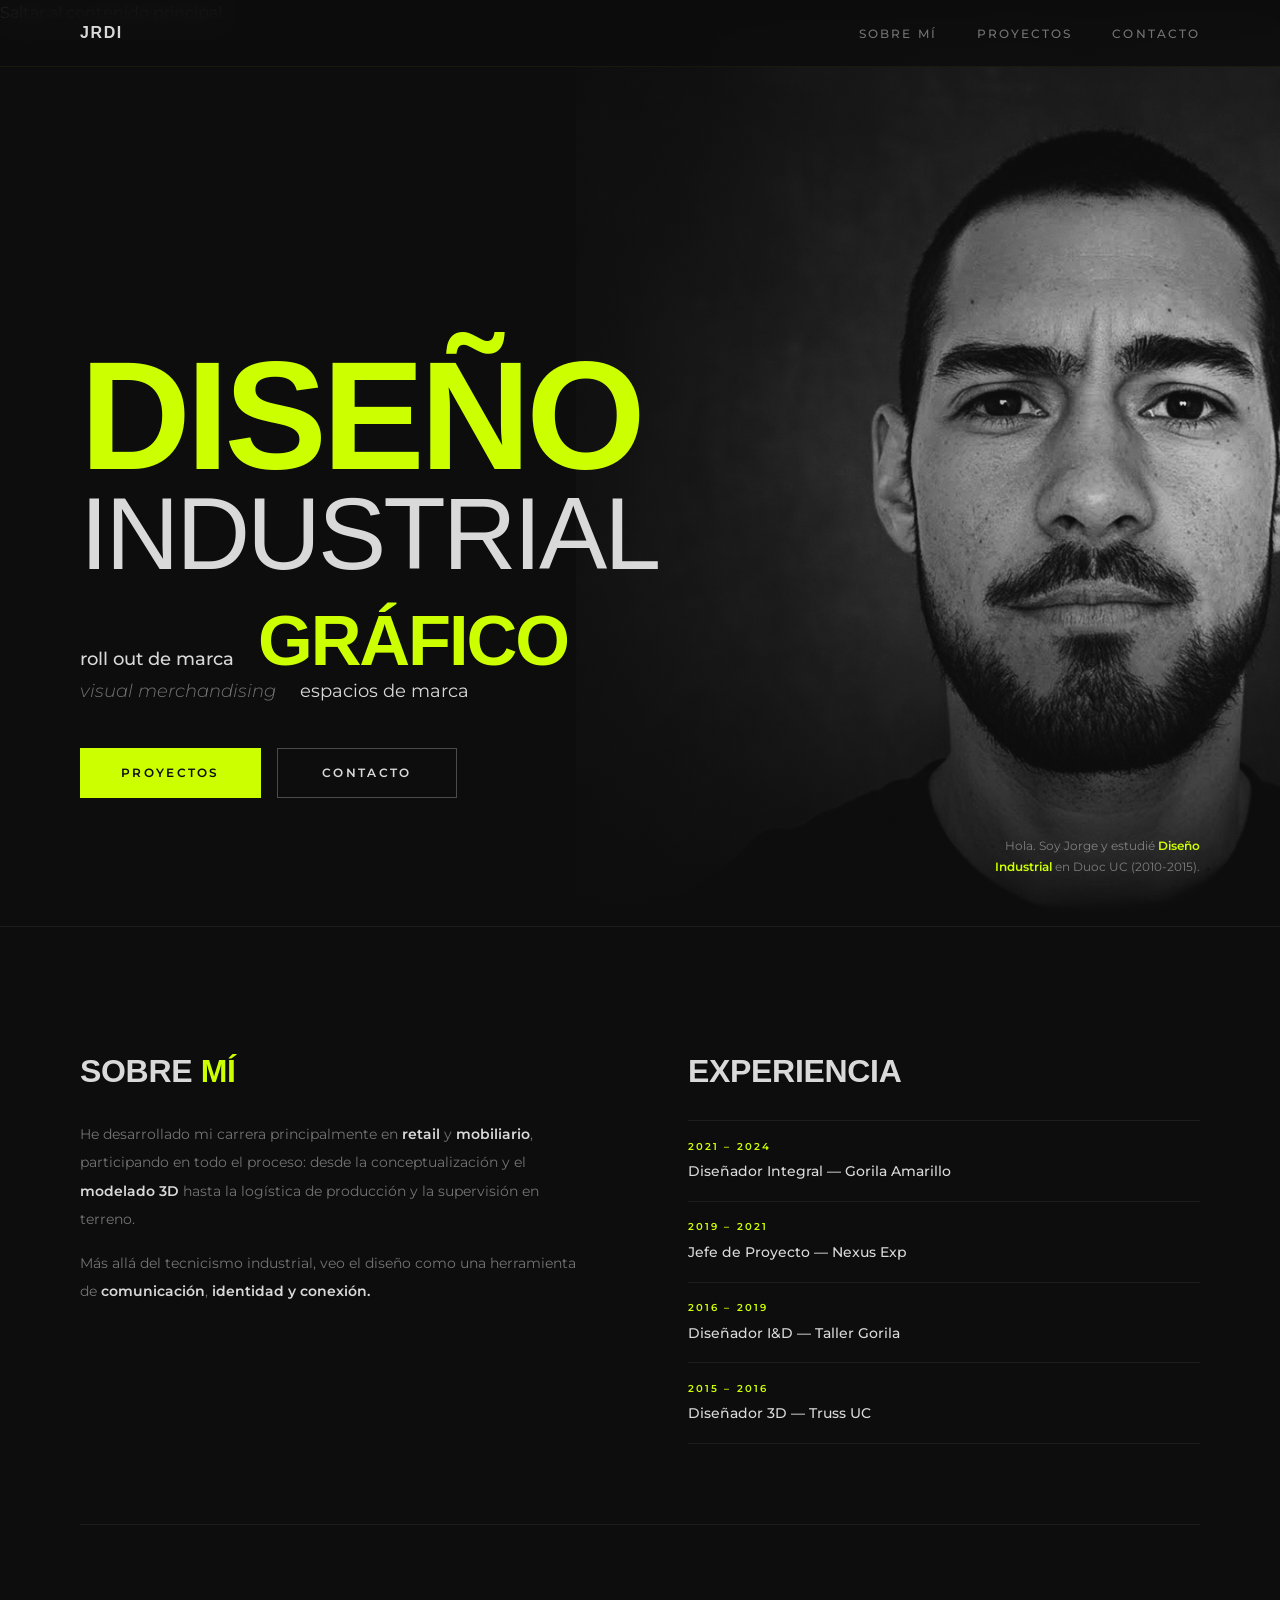
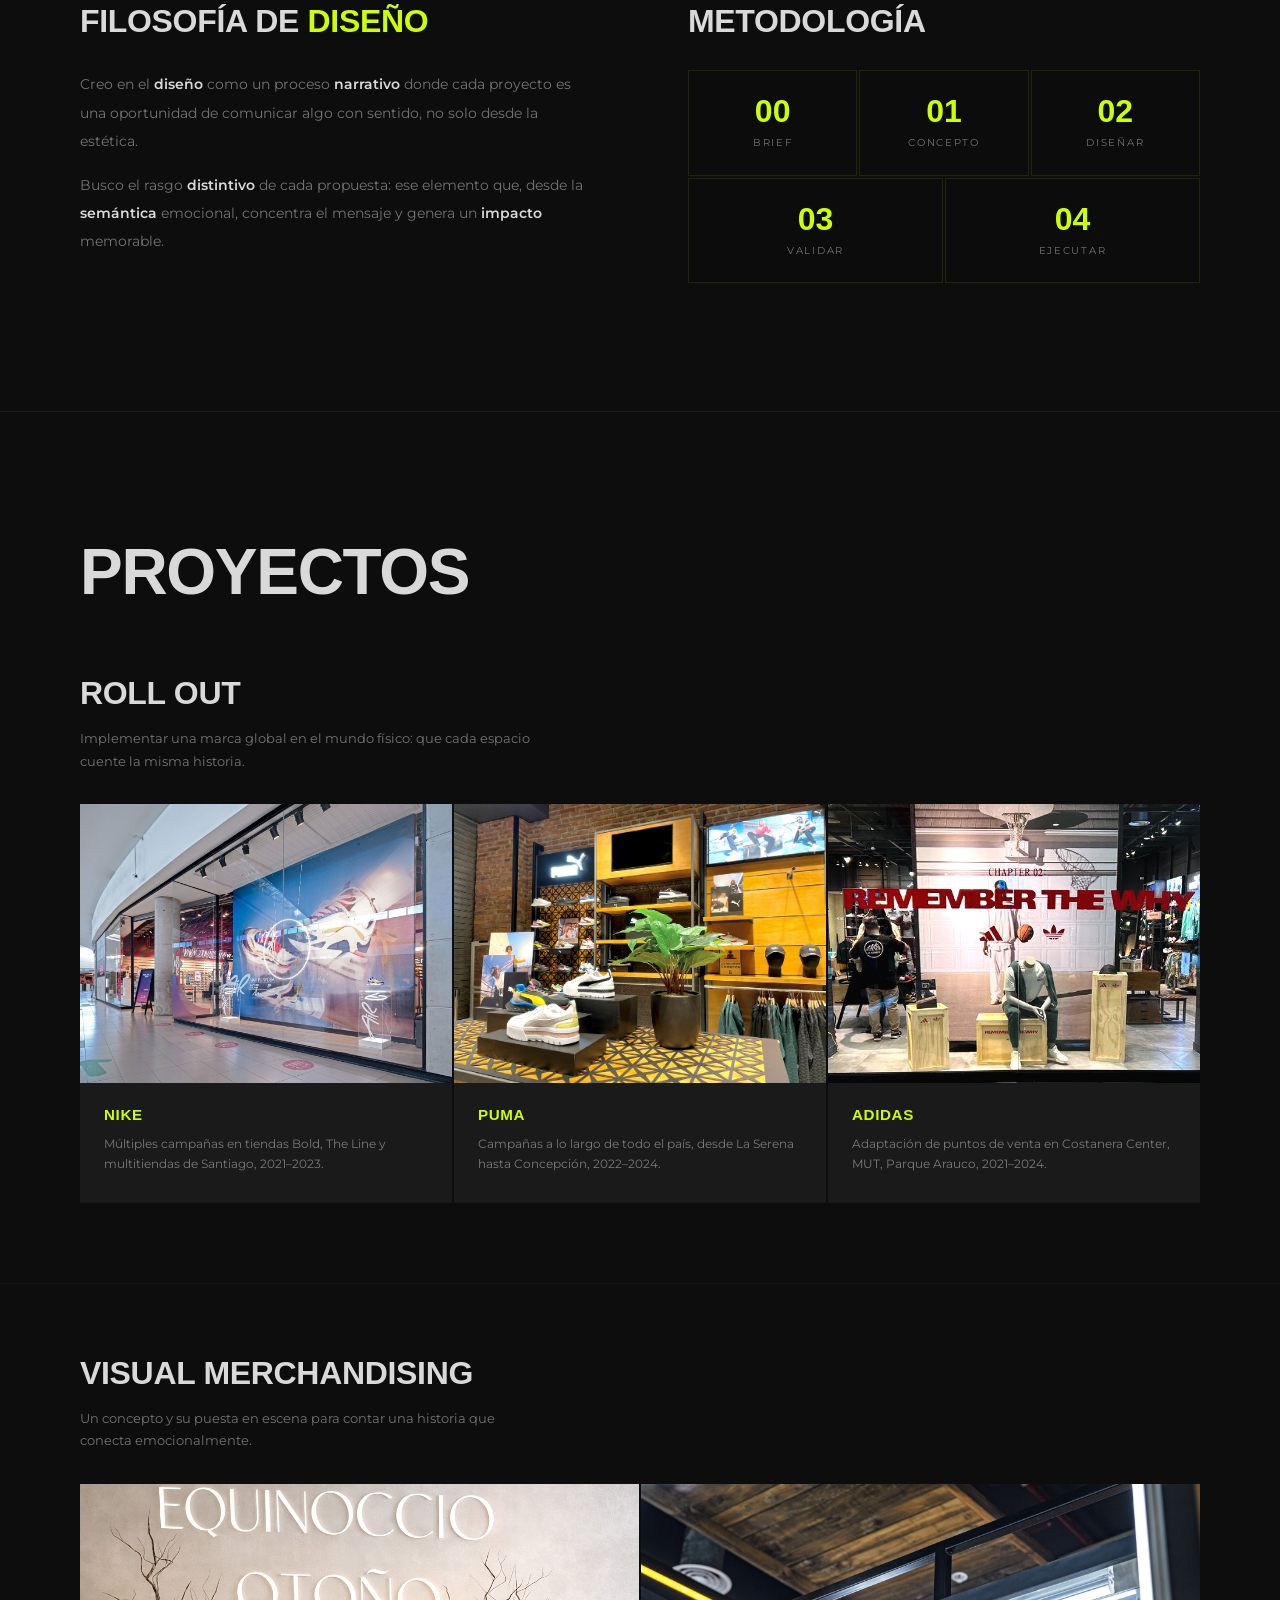
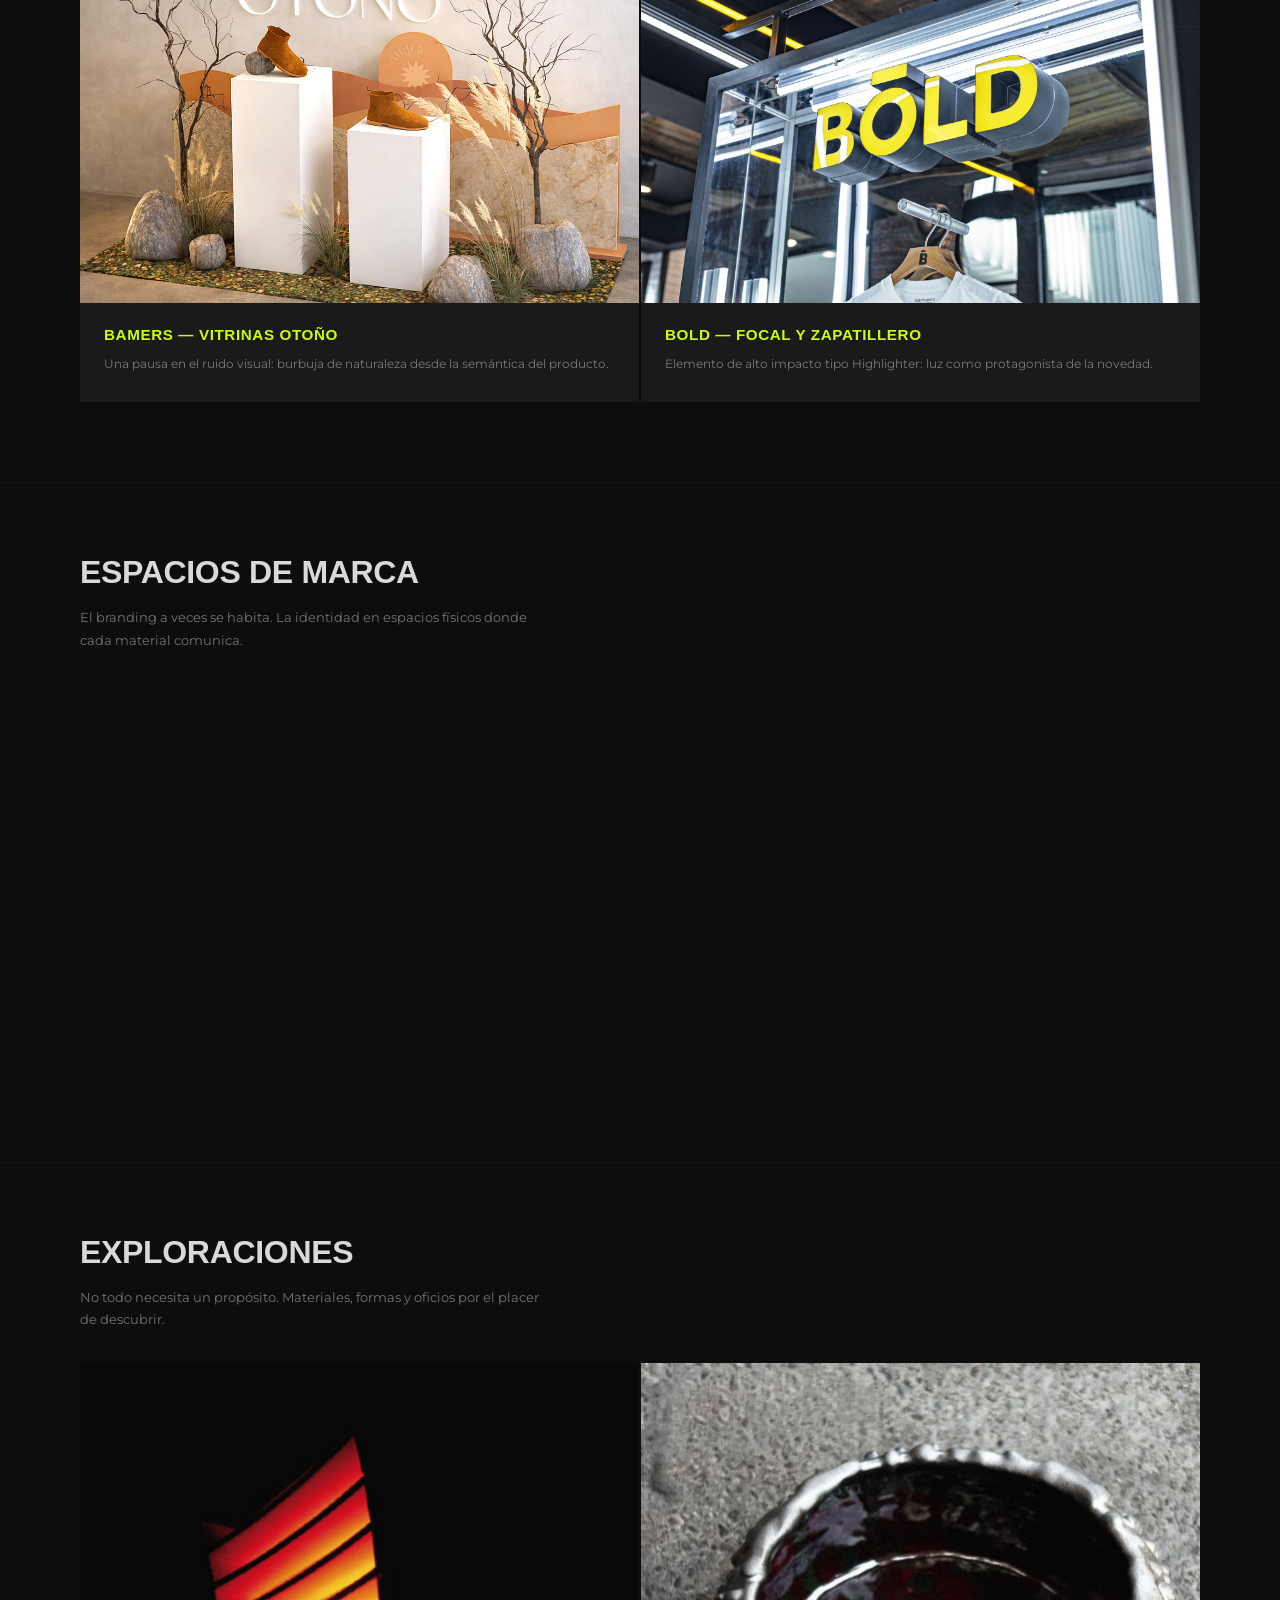
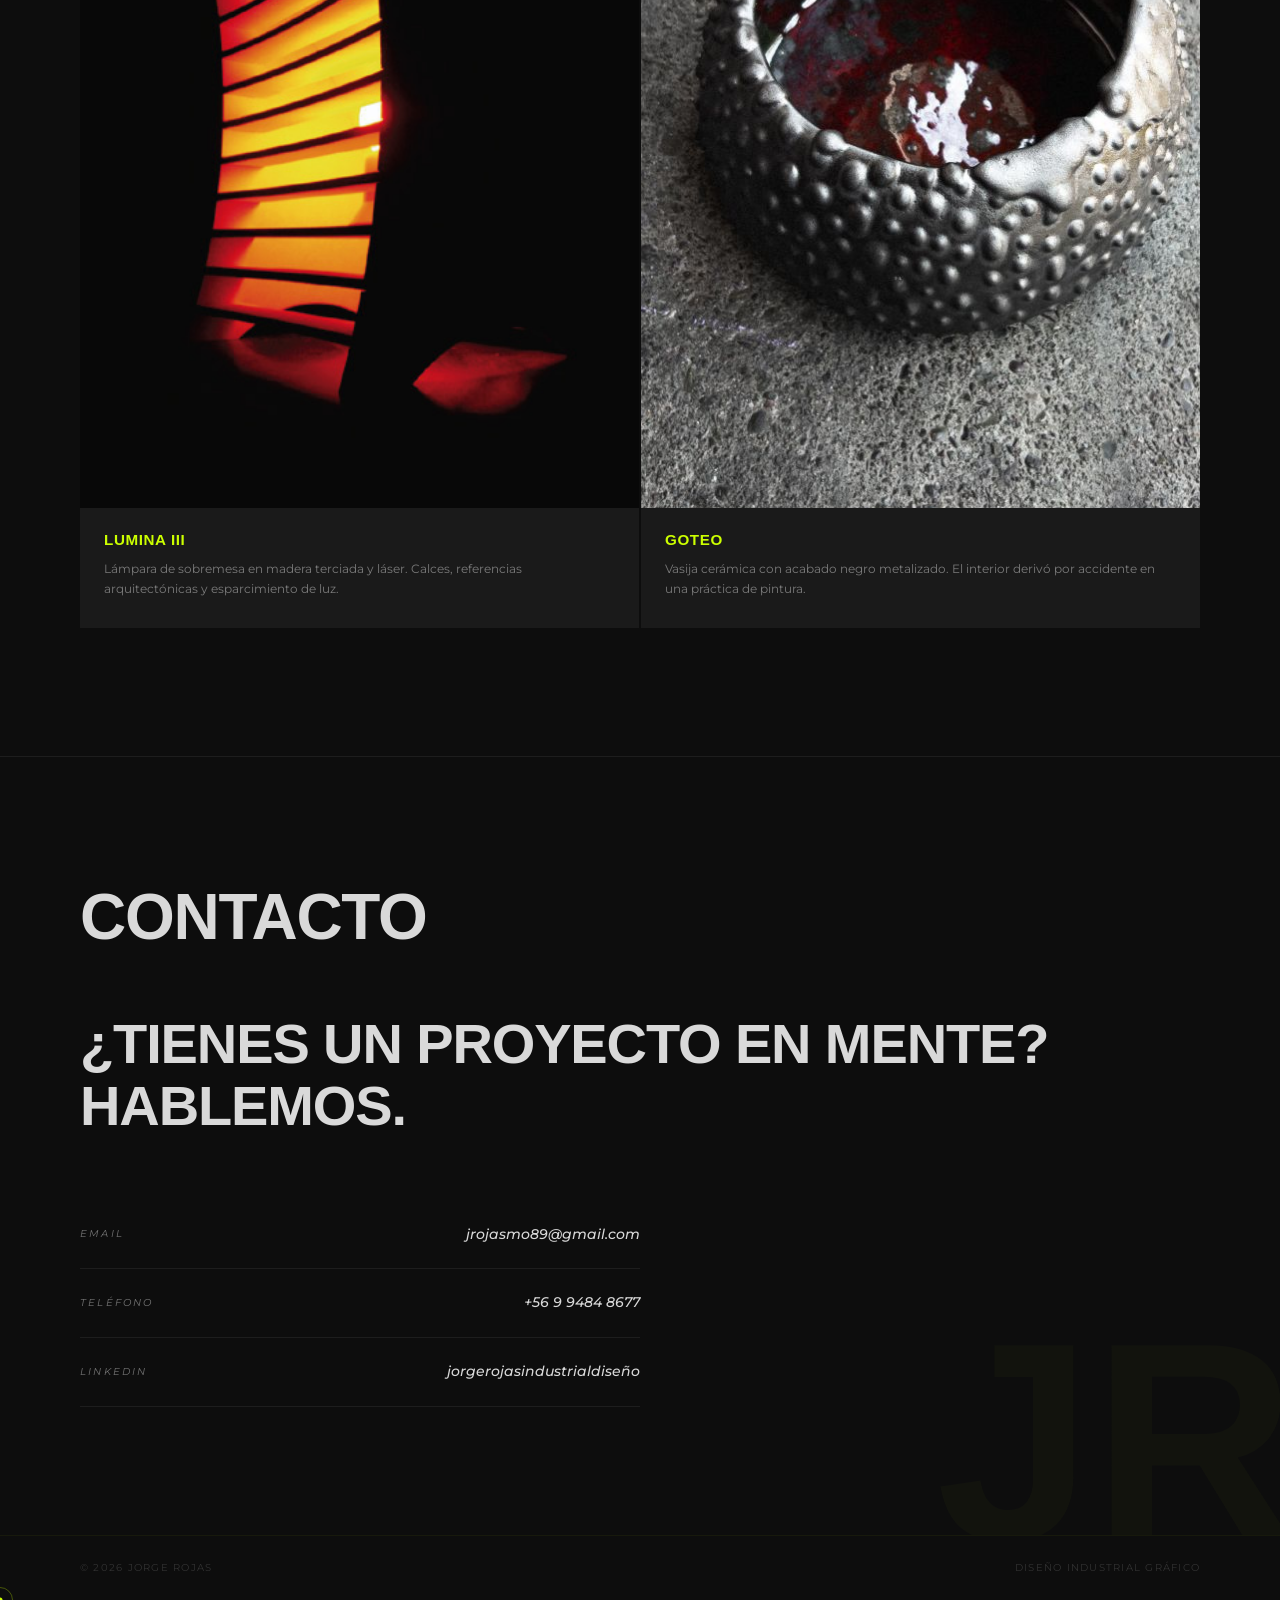
==== index.html @ 24375aaa "Add files via upload" ====
<!DOCTYPE html>
<html lang="es">
<head>
  <meta charset="UTF-8" />
  <meta name="viewport" content="width=device-width, initial-scale=1.0" />
  <title>Jorge Rojas — Diseño Industrial Gráfico</title>
  <meta name="description" content="Portfolio profesional de Jorge Rojas, Diseñador Industrial Gráfico especializado en retail, roll out de marca y visual merchandising." />
  <link rel="preconnect" href="https://fonts.googleapis.com" />
  <link rel="preconnect" href="https://fonts.gstatic.com" crossorigin />
  <link href="https://fonts.googleapis.com/css2?family=Montserrat:ital,wght@0,300;0,400;0,500;0,600;0,700;1,300;1,400&display=swap" rel="stylesheet" />
  <link rel="stylesheet" href="style.css" />
</head>
<body>

  <!-- Skip link para navegación por teclado (WCAG 2.4.1) -->
  <a class="skip-link" href="#main-content">Saltar al contenido principal</a>

  <nav class="nav" aria-label="Navegación principal">
    <a href="#hero" class="nav__logo" aria-label="Jorge Rojas — Inicio">JRDI</a>
    <ul class="nav__links" role="list">
      <li><a href="#sobre">Sobre mí</a></li>
      <li><a href="#proyectos">Proyectos</a></li>
      <li><a href="#contacto">Contacto</a></li>
    </ul>
    <button class="nav__hamburger" aria-label="Abrir menú de navegación" aria-expanded="false" aria-controls="mobileMenu">
      <span aria-hidden="true"></span>
      <span aria-hidden="true"></span>
      <span aria-hidden="true"></span>
    </button>
  </nav>

  <!-- Menú mobile -->
  <div class="mobile-menu" id="mobileMenu" role="dialog" aria-label="Menú de navegación móvil" aria-hidden="true">
    <ul role="list">
      <li><a href="#sobre">Sobre mí</a></li>
      <li><a href="#proyectos">Proyectos</a></li>
      <li><a href="#contacto">Contacto</a></li>
    </ul>
  </div>

  <main id="main-content">

    <!-- HERO -->
    <section class="hero" id="hero" aria-label="Presentación">
      <div class="hero__photo" aria-hidden="true">
        <img src="img/jorge.jpg" alt="" role="presentation" onerror="this.style.display='none'" />
      </div>
      <div class="hero__photo-overlay" aria-hidden="true"></div>
      <div class="hero__content">
        <div class="hero__titles" aria-label="Jorge Rojas, Diseñador Industrial Gráfico">
          <h1 class="hero__line hero__line--neon">DISEÑO</h1>
          <p class="hero__line hero__line--gray" aria-hidden="true">Industrial</p>
          <div class="hero__cluster" aria-hidden="true">
            <span class="hero__tag hero__tag--sm">roll out de marca</span>
            <span class="hero__tag hero__tag--lg hero__tag--neon">gráfico</span>
          </div>
          <div class="hero__cluster hero__cluster--bottom" aria-hidden="true">
            <span class="hero__tag hero__tag--italic">visual merchandising</span>
            <span class="hero__tag hero__tag--md">espacios de marca</span>
          </div>
        </div>
        <nav class="hero__actions" aria-label="Accesos rápidos">
          <a href="#proyectos" class="btn btn--fill">Proyectos</a>
          <a href="#contacto" class="btn btn--outline">Contacto</a>
        </nav>
      </div>
      <div class="hero__bio" aria-label="Breve biografía">
        <p>Hola. Soy Jorge y estudié <strong>Diseño<br/>Industrial</strong> en Duoc UC (2010-2015).</p>
      </div>
    </section>

    <!-- SOBRE MÍ -->
    <section class="sobre" id="sobre" aria-labelledby="sobre-titulo">
      <div class="container">

        <div class="sobre__row">
          <div class="sobre__col">
            <h2 class="sobre__heading" id="sobre-titulo">SOBRE <span class="neon">MÍ</span></h2>
            <p class="sobre__text">He desarrollado mi carrera principalmente en <strong>retail</strong> y <strong>mobiliario</strong>, participando en todo el proceso: desde la conceptualización y el <strong>modelado 3D</strong> hasta la logística de producción y la supervisión en terreno.</p>
            <p class="sobre__text">Más allá del tecnicismo industrial, veo el diseño como una herramienta de <strong>comunicación</strong>, <strong>identidad y conexión.</strong></p>
          </div>
          <div class="sobre__col reveal">
            <h2 class="sobre__heading">EXPERIENCIA</h2>
            <ol class="exp-list" aria-label="Historial de experiencia laboral">
              <li class="exp-item">
                <time class="exp-period" datetime="2021/2024">2021 – 2024</time>
                <span class="exp-role">Diseñador Integral — Gorila Amarillo</span>
              </li>
              <li class="exp-item">
                <time class="exp-period" datetime="2019/2021">2019 – 2021</time>
                <span class="exp-role">Jefe de Proyecto — Nexus Exp</span>
              </li>
              <li class="exp-item">
                <time class="exp-period" datetime="2016/2019">2016 – 2019</time>
                <span class="exp-role">Diseñador I&amp;D — Taller Gorila</span>
              </li>
              <li class="exp-item">
                <time class="exp-period" datetime="2015/2016">2015 – 2016</time>
                <span class="exp-role">Diseñador 3D — Truss UC</span>
              </li>
            </ol>
          </div>
        </div>

        <div class="sobre__divider" role="separator" aria-hidden="true"></div>

        <div class="sobre__row">
          <div class="sobre__col">
            <h2 class="sobre__heading">FILOSOFÍA DE <span class="neon">DISEÑO</span></h2>
            <p class="sobre__text">Creo en el <strong>diseño</strong> como un proceso <strong>narrativo</strong> donde cada proyecto es una oportunidad de comunicar algo con sentido, no solo desde la estética.</p>
            <p class="sobre__text">Busco el rasgo <strong>distintivo</strong> de cada propuesta: ese elemento que, desde la <strong>semántica</strong> emocional, concentra el mensaje y genera un <strong>impacto</strong> memorable.</p>
          </div>
          <div class="sobre__col reveal">
            <h2 class="sobre__heading">METODOLOGÍA</h2>
            <div class="steps" role="list" aria-label="Etapas del proceso de diseño">
              <div class="steps__row">
                <div class="step" role="listitem"><span class="step__num" aria-hidden="true">00</span><span class="step__lbl">Brief</span></div>
                <div class="step" role="listitem"><span class="step__num" aria-hidden="true">01</span><span class="step__lbl">Concepto</span></div>
                <div class="step" role="listitem"><span class="step__num" aria-hidden="true">02</span><span class="step__lbl">Diseñar</span></div>
              </div>
              <div class="steps__row">
                <div class="step step--half" role="listitem"><span class="step__num" aria-hidden="true">03</span><span class="step__lbl">Validar</span></div>
                <div class="step step--half" role="listitem"><span class="step__num" aria-hidden="true">04</span><span class="step__lbl">Ejecutar</span></div>
              </div>
            </div>
          </div>
        </div>

      </div>
    </section>

    <!-- PROYECTOS + EXPLORACIONES -->
    <section class="proyectos" id="proyectos" aria-labelledby="proyectos-titulo">
      <div class="container">
        <div class="section-header">
          <h2 class="section-title" id="proyectos-titulo">Proyectos</h2>
        </div>
      </div>

      <div class="cat-block">
        <div class="container">
          <div class="cat-label">
            <h3 class="cat-title">Roll Out</h3>
            <p class="cat-desc">Implementar una marca global en el mundo físico: que cada espacio cuente la misma historia.</p>
          </div>
        </div>
        <ul class="proj-grid proj-grid--3" role="list" aria-label="Proyectos de Roll Out">
          <li class="proj-card reveal">
            <div class="proj-img">
              <img src="img/nike.jpg" alt="Proyecto Nike — campañas en tiendas Bold, The Line y multitiendas de Santiago" onerror="this.parentElement.classList.add('no-img')" />
            </div>
            <div class="proj-info">
              <span class="proj-marca">Nike</span>
              <p>Múltiples campañas en tiendas Bold, The Line y multitiendas de Santiago, 2021–2023.</p>
            </div>
          </li>
          <li class="proj-card reveal">
            <div class="proj-img">
              <img src="img/puma.jpg" alt="Proyecto Puma — campañas a lo largo de Chile, de La Serena a Concepción" onerror="this.parentElement.classList.add('no-img')" />
            </div>
            <div class="proj-info">
              <span class="proj-marca">Puma</span>
              <p>Campañas a lo largo de todo el país, desde La Serena hasta Concepción, 2022–2024.</p>
            </div>
          </li>
          <li class="proj-card reveal">
            <div class="proj-img">
              <img src="img/adidas.jpg" alt="Proyecto Adidas — puntos de venta en Costanera Center, MUT y Parque Arauco" onerror="this.parentElement.classList.add('no-img')" />
            </div>
            <div class="proj-info">
              <span class="proj-marca">Adidas</span>
              <p>Adaptación de puntos de venta en Costanera Center, MUT, Parque Arauco, 2021–2024.</p>
            </div>
          </li>
        </ul>
      </div>

      <div class="cat-block">
        <div class="container">
          <div class="cat-label">
            <h3 class="cat-title">Visual Merchandising</h3>
            <p class="cat-desc">Un concepto y su puesta en escena para contar una historia que conecta emocionalmente.</p>
          </div>
        </div>
        <ul class="proj-grid proj-grid--2" role="list" aria-label="Proyectos de Visual Merchandising">
          <li class="proj-card reveal">
            <div class="proj-img">
              <img src="img/bamers.jpg" alt="Bamers Vitrinas Otoño — burbuja de naturaleza desde la semántica del producto" onerror="this.parentElement.classList.add('no-img')" />
            </div>
            <div class="proj-info">
              <span class="proj-marca">Bamers — Vitrinas Otoño</span>
              <p>Una pausa en el ruido visual: burbuja de naturaleza desde la semántica del producto.</p>
            </div>
          </li>
          <li class="proj-card reveal">
            <div class="proj-img">
              <img src="img/bold.jpg" alt="Bold Focal y Zapatillero — elemento Highlighter con la luz como protagonista" onerror="this.parentElement.classList.add('no-img')" />
            </div>
            <div class="proj-info">
              <span class="proj-marca">Bold — Focal y Zapatillero</span>
              <p>Elemento de alto impacto tipo Highlighter: luz como protagonista de la novedad.</p>
            </div>
          </li>
        </ul>
      </div>

      <div class="cat-block">
        <div class="container">
          <div class="cat-label">
            <h3 class="cat-title">Espacios de Marca</h3>
            <p class="cat-desc">El branding a veces se habita. La identidad en espacios físicos donde cada material comunica.</p>
          </div>
        </div>
        <ul class="proj-grid proj-grid--3" role="list" aria-label="Proyectos de Espacios de Marca">
          <li class="proj-card reveal">
            <div class="proj-img">
              <img src="img/pepsi.jpg" alt="Pepsi Sala de Reunión — sala corporativa transformada con actitud Brooklyn" onerror="this.parentElement.classList.add('no-img')" />
            </div>
            <div class="proj-info">
              <span class="proj-marca">Pepsi — Sala de Reunión</span>
              <p>De sala corporativa a espacio habitable con la actitud Brooklyn de Pepsi.</p>
            </div>
          </li>
          <li class="proj-card reveal">
            <div class="proj-img">
              <img src="img/nescafe.jpg" alt="Nescafé Buin Zoo — cafetería Mombasa transformada en refugio de permanencia" onerror="this.parentElement.classList.add('no-img')" />
            </div>
            <div class="proj-info">
              <span class="proj-marca">Nescafé — Buin Zoo</span>
              <p>Cafetería Mombasa: zona de paso transformada en refugio de permanencia.</p>
            </div>
          </li>
          <li class="proj-card reveal">
            <div class="proj-img">
              <img src="img/adidas-mut.jpg" alt="Adidas Hangout MUT — escenario multipropósito donde la comunidad habita la marca" onerror="this.parentElement.classList.add('no-img')" />
            </div>
            <div class="proj-info">
              <span class="proj-marca">Adidas — Hangout MUT</span>
              <p>Escenario multipropósito donde la comunidad habita la marca, no solo la consume.</p>
            </div>
          </li>
        </ul>
      </div>

      <div class="cat-block cat-block--last">
        <div class="container">
          <div class="cat-label">
            <h3 class="cat-title">Exploraciones</h3>
            <p class="cat-desc">No todo necesita un propósito. Materiales, formas y oficios por el placer de descubrir.</p>
          </div>
        </div>
        <ul class="proj-grid proj-grid--2" role="list" aria-label="Proyectos de exploración personal">
          <li class="proj-card reveal">
            <div class="proj-img proj-img--tall">
              <img src="img/lumina.jpg" alt="Lumina III — lámpara de sobremesa en madera terciada y corte láser" onerror="this.parentElement.classList.add('no-img')" />
            </div>
            <div class="proj-info">
              <span class="proj-marca">Lumina III</span>
              <p>Lámpara de sobremesa en madera terciada y láser. Calces, referencias arquitectónicas y esparcimiento de luz.</p>
            </div>
          </li>
          <li class="proj-card reveal">
            <div class="proj-img proj-img--tall">
              <img src="img/goteo.jpg" alt="Goteo — vasija cerámica con acabado negro metalizado" onerror="this.parentElement.classList.add('no-img')" />
            </div>
            <div class="proj-info">
              <span class="proj-marca">Goteo</span>
              <p>Vasija cerámica con acabado negro metalizado. El interior derivó por accidente en una práctica de pintura.</p>
            </div>
          </li>
        </ul>
      </div>

    </section>

    <!-- CONTACTO -->
    <section class="contacto" id="contacto" aria-labelledby="contacto-titulo">
      <div class="container">
        <div class="section-header">
          <h2 class="section-title" id="contacto-titulo">Contacto</h2>
        </div>
        <p class="contacto__invite reveal">¿Tienes un proyecto en mente?<br/>Hablemos.</p>
        <address class="contacto__links">
          <a href="mailto:jrojasmo89@gmail.com" class="contacto__link reveal" aria-label="Enviar email a jrojasmo89@gmail.com">
            <span class="contacto__lbl">Email</span>
            <span class="contacto__val">jrojasmo89@gmail.com</span>
          </a>
          <a href="tel:+56994848677" class="contacto__link reveal" aria-label="Llamar al +56 9 9484 8677">
            <span class="contacto__lbl">Teléfono</span>
            <span class="contacto__val">+56 9 9484 8677</span>
          </a>
          <a href="https://linkedin.com/in/jorgerojasindustrialdisenio" target="_blank" rel="noopener noreferrer" class="contacto__link reveal" aria-label="Ver perfil de LinkedIn de Jorge Rojas (abre en nueva pestaña)">
            <span class="contacto__lbl">LinkedIn</span>
            <span class="contacto__val">jorgerojasindustrialdiseño</span>
          </a>
        </address>
      </div>
      <div class="contacto__bg" aria-hidden="true">JR</div>
    </section>

  </main>

  <footer class="footer" role="contentinfo">
    <div class="container footer__inner">
      <span>© 2026 Jorge Rojas</span>
      <span>Diseño Industrial Gráfico</span>
    </div>
  </footer>

  <script src="main.js"></script>
</body>
</html>
---- style.css ----
@import url('https://fonts.googleapis.com/css2?family=Montserrat:ital,wght@0,300;0,400;0,500;0,600;0,700;1,300;1,400&display=swap');

:root {
  --negro:    #0d0d0d;
  --negro-2:  #141414;
  --negro-3:  #1a1a1a;
  --neon:     #CCFF00;
  --gris:     #D9D9D9;
  --gris-dim: rgba(217,217,217,0.5);
  --gris-off: rgba(217,217,217,0.08);
  --font-display: 'Clash Display', sans-serif;
  --font-script:  'Southera', cursive;
  --font-body:    'Montserrat', sans-serif;
  --max-w: 1280px;
  --pad-x: 80px;
  --ease:  cubic-bezier(0.16, 1, 0.3, 1);
}

*, *::before, *::after { box-sizing: border-box; margin: 0; padding: 0; }
html { scroll-behavior: smooth; }
body {
  background-color: var(--negro);
  background-image: url('img/bg-texture.png');
  background-attachment: fixed;
  background-size: cover;
  background-position: center;
  color: var(--gris);
  font-family: var(--font-body);
  overflow-x: hidden;
  line-height: 1.6;
}
a { color: inherit; text-decoration: none; }
ul { list-style: none; }
img { display: block; width: 100%; height: 100%; object-fit: cover; }

.neon { color: var(--neon); }

.container {
  max-width: var(--max-w);
  margin: 0 auto;
  padding: 0 var(--pad-x);
}

.section-title {
  font-family: var(--font-display);
  font-size: clamp(2.5rem, 5vw, 4rem);
  font-weight: 700;
  text-transform: uppercase;
  letter-spacing: -0.02em;
  line-height: 1;
  color: var(--gris);
}

.tag-num {
  display: block;
  font-size: 0.7rem;
  font-weight: 600;
  letter-spacing: 0.25em;
  text-transform: uppercase;
  color: var(--neon);
  margin-bottom: 0.75rem;
}

.section-header { margin-bottom: 4rem; }

/* =============================================
   NAV
============================================= */
.nav {
  position: fixed;
  top: 0; left: 0;
  width: 100%;
  z-index: 200;
  display: flex;
  align-items: center;
  justify-content: space-between;
  padding: 1.25rem var(--pad-x);
  background: rgba(13,13,13,0.88);
  backdrop-filter: blur(16px);
  border-bottom: 1px solid rgba(204,255,0,0.06);
}

.nav__logo {
  font-family: var(--font-display);
  font-size: 1rem;
  font-weight: 700;
  color: var(--gris);
  letter-spacing: 0.1em;
}

.nav__links {
  display: flex;
  gap: 2.5rem;
}

.nav__links a {
  font-size: 0.72rem;
  font-weight: 500;
  letter-spacing: 0.18em;
  text-transform: uppercase;
  color: var(--gris-dim);
  position: relative;
  transition: color 0.3s ease;
}

.nav__links a::after {
  content: '';
  position: absolute;
  bottom: -3px; left: 0;
  width: 0; height: 1px;
  background: var(--neon);
  transition: width 0.35s var(--ease);
}

.nav__links a:hover,
.nav__links a.active { color: var(--neon); }
.nav__links a:hover::after,
.nav__links a.active::after { width: 100%; }

.nav__hamburger {
  display: none;
  flex-direction: column;
  gap: 5px;
  background: none;
  border: none;
  cursor: pointer;
  padding: 4px;
}

.nav__hamburger span {
  display: block;
  width: 22px;
  height: 1.5px;
  background: var(--gris);
  transition: all 0.3s ease;
}

.nav__hamburger.open span:nth-child(1) { transform: rotate(45deg) translate(4.5px, 4.5px); }
.nav__hamburger.open span:nth-child(2) { opacity: 0; }
.nav__hamburger.open span:nth-child(3) { transform: rotate(-45deg) translate(4.5px, -4.5px); }

/* Mobile menu */
.mobile-menu {
  display: none;
  position: fixed;
  top: 56px; left: 0;
  width: 100%;
  background: rgba(13,13,13,0.97);
  z-index: 190;
  padding: 2rem var(--pad-x);
  border-bottom: 1px solid var(--gris-off);
  transform: translateY(-100%);
  opacity: 0;
  transition: transform 0.4s var(--ease), opacity 0.4s ease;
}

.mobile-menu.open {
  transform: translateY(0);
  opacity: 1;
}

.mobile-menu ul { display: flex; flex-direction: column; gap: 1.5rem; }
.mobile-menu a {
  font-size: 1.5rem;
  font-family: var(--font-display);
  font-weight: 700;
  text-transform: uppercase;
  letter-spacing: 0.05em;
  color: var(--gris);
  transition: color 0.2s ease;
}
.mobile-menu a:hover { color: var(--neon); }

/* =============================================
   HERO
============================================= */
.hero {
  position: relative;
  width: 100%;
  min-height: 100vh;
  display: flex;
  align-items: flex-end;
  overflow: hidden;
  background: var(--negro);
}

.hero__photo {
  position: absolute;
  top: 0; right: 0;
  width: 55%;
  height: 100%;
  z-index: 1;
}

.hero__photo img {
  width: 100%; height: 100%;
  object-fit: cover;
  object-position: center top;
  filter: grayscale(100%);
}

.hero__photo-overlay {
  position: absolute;
  top: 0; left: 0;
  width: 100%; height: 100%;
  z-index: 2;
  background:
    linear-gradient(to right, var(--negro) 28%, rgba(13,13,13,0.4) 65%, transparent 100%),
    linear-gradient(to top, var(--negro) 0%, transparent 35%);
}

.hero__content {
  position: relative;
  z-index: 3;
  width: 100%;
  padding: 140px var(--pad-x) 8rem;
}

.hero__titles { display: flex; flex-direction: column; gap: 0; margin-bottom: 3rem; }

.hero__line {
  font-family: var(--font-display);
  font-weight: 700;
  text-transform: uppercase;
  letter-spacing: -0.03em;
  line-height: 0.92;
  display: block;
}

.hero__line--neon {
  font-size: clamp(4.5rem, 12vw, 12rem);
  color: var(--neon);
  animation: fadeUp 0.9s var(--ease) 0.1s both;
}

.hero__line--gray {
  font-size: clamp(3rem, 8vw, 8rem);
  color: var(--gris);
  font-weight: 400;
  margin-bottom: 1.5rem;
  animation: fadeUp 0.9s var(--ease) 0.25s both;
}

.hero__cluster {
  display: flex;
  align-items: baseline;
  gap: 1.5rem;
  flex-wrap: wrap;
  animation: fadeUp 0.9s var(--ease) 0.4s both;
}

.hero__cluster--bottom { margin-top: 0.4rem; animation-delay: 0.5s; }

.hero__tag { line-height: 1; }
.hero__tag--sm  { font-family: var(--font-body); font-size: clamp(0.85rem, 1.4vw, 1.2rem); font-weight: 500; color: var(--gris); }
.hero__tag--lg  { font-family: var(--font-display); font-size: clamp(2.5rem, 5.5vw, 5.5rem); font-weight: 700; text-transform: uppercase; letter-spacing: -0.03em; }
.hero__tag--neon { color: var(--neon); }
.hero__tag--italic { font-family: var(--font-body); font-size: clamp(0.85rem, 1.4vw, 1.2rem); font-style: italic; font-weight: 300; color: var(--gris-dim); }
.hero__tag--md  { font-family: var(--font-body); font-size: clamp(0.85rem, 1.4vw, 1.2rem); font-weight: 400; color: var(--gris); }

.hero__actions {
  display: flex;
  gap: 1rem;
  margin-top: 3rem;
  animation: fadeUp 0.9s var(--ease) 0.65s both;
}

.btn {
  display: inline-flex;
  align-items: center;
  justify-content: center;
  padding: 0.9rem 2.5rem;
  font-family: var(--font-body);
  font-size: 0.72rem;
  font-weight: 600;
  letter-spacing: 0.2em;
  text-transform: uppercase;
  transition: all 0.3s var(--ease);
  min-width: 180px;
  cursor: pointer;
}

.btn--fill { background: var(--neon); color: var(--negro); border: 1px solid var(--neon); }
.btn--fill:hover { background: transparent; color: var(--neon); }
.btn--outline { background: transparent; color: var(--gris); border: 1px solid rgba(217,217,217,0.3); }
.btn--outline:hover { border-color: var(--neon); color: var(--neon); }

.hero__bio {
  position: absolute;
  bottom: 3rem; right: var(--pad-x);
  z-index: 3;
  text-align: right;
  font-size: 0.78rem;
  line-height: 1.7;
  color: var(--gris-dim);
  max-width: 210px;
  animation: fadeIn 1.2s var(--ease) 1s both;
}

.hero__bio strong { color: var(--neon); font-weight: 600; }

/* =============================================
   SOBRE MÍ
============================================= */
.sobre {
  padding: 8rem 0;
  border-top: 1px solid var(--gris-off);
}

/* Fila 50/50 */
.sobre__row {
  display: grid;
  grid-template-columns: 1fr 1fr;
  gap: 6rem;
  align-items: start;
}

.sobre__divider {
  height: 1px;
  background: var(--gris-off);
  margin: 5rem 0;
}

.sobre__heading {
  font-family: var(--font-display);
  font-size: clamp(1.6rem, 2.5vw, 2.2rem);
  font-weight: 700;
  text-transform: uppercase;
  letter-spacing: -0.01em;
  color: var(--gris);
  margin-bottom: 2rem;
  line-height: 1.05;
}

.sobre__text {
  font-size: 0.88rem;
  color: var(--gris-dim);
  line-height: 2;
  margin-bottom: 1rem;
}

.sobre__text strong { color: var(--gris); font-weight: 600; }

/* Exp list */
.exp-list { display: flex; flex-direction: column; }

.exp-item {
  display: flex;
  flex-direction: column;
  gap: 0.3rem;
  padding: 1.1rem 0;
  border-bottom: 1px solid var(--gris-off);
}

.exp-item:first-child { border-top: 1px solid var(--gris-off); }

.exp-period {
  font-size: 0.65rem;
  letter-spacing: 0.2em;
  text-transform: uppercase;
  color: var(--neon);
  font-weight: 600;
}

.exp-role {
  font-size: 0.9rem;
  color: var(--gris);
  font-weight: 500;
}

/* Steps */
.steps { display: flex; flex-direction: column; gap: 2px; }

.steps__row {
  display: flex;
  gap: 2px;
}

.step {
  flex: 1;
  display: flex;
  flex-direction: column;
  align-items: center;
  justify-content: center;
  gap: 0.5rem;
  padding: 1.5rem 1rem;
  border: 1px solid rgba(204,255,0,0.1);
  background: rgba(13,13,13,0.6);
  transition: border-color 0.3s ease, background 0.3s ease;
}

.step:hover { border-color: var(--neon); background: rgba(204,255,0,0.04); }

.step__num {
  font-family: var(--font-display);
  font-size: 2rem;
  font-weight: 700;
  color: var(--neon);
  line-height: 1;
}

.step__lbl {
  font-size: 0.6rem;
  letter-spacing: 0.18em;
  text-transform: uppercase;
  color: var(--gris-dim);
}

/* =============================================
   PROYECTOS
============================================= */
.proyectos {
  padding: 8rem 0 0;
  border-top: 1px solid var(--gris-off);
}

.cat-block {
  margin-top: 4rem;
  padding-bottom: 5rem;
  border-bottom: 1px solid rgba(255,255,255,0.03);
}

.cat-block--last { border-bottom: none; padding-bottom: 8rem; }

.cat-label { margin-bottom: 2rem; }

.cat-num {
  display: block;
  font-size: 0.62rem;
  letter-spacing: 0.25em;
  text-transform: uppercase;
  color: rgba(204,255,0,0.3);
  margin-bottom: 0.4rem;
}

.cat-title {
  font-family: var(--font-display);
  font-size: clamp(1.4rem, 2.5vw, 2.2rem);
  font-weight: 700;
  text-transform: uppercase;
  letter-spacing: -0.01em;
  color: var(--gris);
  margin-bottom: 0.5rem;
}

.cat-desc {
  font-size: 0.82rem;
  color: var(--gris-dim);
  max-width: 460px;
  line-height: 1.7;
}

/* Grillas full width con márgenes */
.proj-grid {
  display: grid;
  gap: 2px;
  padding: 0 var(--pad-x);
  max-width: var(--max-w);
  margin: 0 auto;
}

.proj-grid--3 { grid-template-columns: repeat(3, 1fr); }
.proj-grid--2 { grid-template-columns: repeat(2, 1fr); }

.proj-card {
  background: var(--negro-3);
  overflow: hidden;
  cursor: pointer;
  transition: background 0.3s ease;
}

.proj-card:hover { background: #202020; }
.proj-card:hover .proj-img img { transform: scale(1.05); }

.proj-img {
  width: 100%;
  aspect-ratio: 4/3;
  overflow: hidden;
  background: #1e1e1e;
  position: relative;
}

.proj-img--tall { aspect-ratio: 3/4; }

.proj-img img { transition: transform 0.7s var(--ease); }

.proj-img.no-img::after {
  content: '';
  position: absolute; inset: 0;
  background: linear-gradient(135deg, #181818 0%, #242424 100%);
}

.proj-info { padding: 1.25rem 1.5rem 1.75rem; }

.proj-marca {
  display: block;
  font-family: var(--font-display);
  font-size: 0.95rem;
  font-weight: 700;
  text-transform: uppercase;
  letter-spacing: 0.04em;
  color: var(--neon);
  margin-bottom: 0.4rem;
}

.proj-info p {
  font-size: 0.78rem;
  color: var(--gris-dim);
  line-height: 1.65;
}

/* =============================================
   CONTACTO
============================================= */
.contacto {
  position: relative;
  padding: 8rem 0;
  border-top: 1px solid var(--gris-off);
  overflow: hidden;
}

.contacto__invite {
  font-family: var(--font-display);
  font-size: clamp(2rem, 4.5vw, 3.5rem);
  font-weight: 700;
  text-transform: uppercase;
  letter-spacing: -0.02em;
  color: var(--gris);
  line-height: 1.1;
  margin-bottom: 4rem;
}

.contacto__links { display: flex; flex-direction: column; max-width: 560px; }

.contacto__link {
  display: flex;
  justify-content: space-between;
  align-items: center;
  padding: 1.4rem 0;
  border-bottom: 1px solid var(--gris-off);
  gap: 2rem;
  transition: padding-left 0.3s var(--ease);
}

.contacto__link:hover { padding-left: 0.75rem; }
.contacto__link:hover .contacto__val { color: var(--neon); }

.contacto__lbl {
  font-size: 0.62rem;
  letter-spacing: 0.22em;
  text-transform: uppercase;
  color: var(--gris-dim);
  min-width: 65px;
}

.contacto__val {
  font-size: 0.9rem;
  color: var(--gris);
  font-weight: 500;
  transition: color 0.3s ease;
}

.contacto__bg {
  position: absolute;
  bottom: -3rem; right: -1rem;
  font-family: var(--font-display);
  font-size: clamp(10rem, 22vw, 22rem);
  font-weight: 700;
  color: rgba(204,255,0,0.025);
  pointer-events: none;
  user-select: none;
  line-height: 1;
}

/* =============================================
   FOOTER
============================================= */
.footer {
  border-top: 1px solid rgba(204,255,0,0.05);
  padding: 1.5rem 0;
}

.footer__inner {
  display: flex;
  justify-content: space-between;
  align-items: center;
  font-size: 0.65rem;
  letter-spacing: 0.12em;
  text-transform: uppercase;
  color: rgba(217,217,217,0.18);
}

/* =============================================
   ANIMACIONES
============================================= */
@keyframes fadeUp {
  from { opacity: 0; transform: translateY(28px); }
  to   { opacity: 1; transform: translateY(0); }
}

@keyframes fadeIn {
  from { opacity: 0; }
  to   { opacity: 1; }
}

.reveal {
  opacity: 0;
  transform: translateY(30px);
  transition: opacity 0.8s var(--ease), transform 0.8s var(--ease);
}

.reveal.visible {
  opacity: 1;
  transform: translateY(0);
}
.reveal.visible {
  opacity: 1;
  transform: translateY(0);
}

/* =============================================
   ACCESIBILIDAD — FOCO VISIBLE (WCAG 2.4.7)
============================================= */
/* Resetea el outline por defecto del navegador */
*:focus { outline: none; }

/* Solo muestra foco cuando se navega por teclado (no en click) */
*:focus-visible {
  outline: 2px solid var(--neon);
  outline-offset: 4px;
  border-radius: 2px;
}

/* =============================================
   RESPONSIVE — TABLET (≤1024px)
============================================= */
/* =============================================
   RESPONSIVE — TABLET (≤1024px)
============================================= */
@media (max-width: 1024px) {
  :root { --pad-x: 48px; }

  .sobre__row { gap: 3.5rem; }
  .proj-grid--3 { grid-template-columns: repeat(2, 1fr); }
}

/* =============================================
   RESPONSIVE — MOBILE (≤768px)
============================================= */
@media (max-width: 768px) {
  :root { --pad-x: 24px; }

  /* Nav */
  .nav { padding: 1rem var(--pad-x); }
  .nav__links { display: none; }
  .nav__hamburger { display: flex; }
  .mobile-menu { display: block; }

  /* Hero */
  .hero__photo { width: 100%; opacity: 0.3; }
  .hero__photo-overlay {
    background: linear-gradient(to top, var(--negro) 25%, rgba(13,13,13,0.6) 100%);
  }

  .hero__content { padding: 120px var(--pad-x) 5rem; }

  .hero__line--neon { font-size: clamp(3.5rem, 16vw, 7rem); }
  .hero__line--gray { font-size: clamp(2.5rem, 11vw, 5rem); }
  .hero__tag--lg    { font-size: clamp(2rem, 9vw, 4rem); }

  .hero__actions { flex-direction: column; gap: 0.75rem; }
  .btn { min-width: 100%; }

  .hero__bio {
    position: static;
    text-align: left;
    margin-top: 2rem;
    max-width: 100%;
    animation: none;
    opacity: 1;
  }

  /* Sobre mí */
  .sobre__row { grid-template-columns: 1fr; gap: 3rem; }
  .sobre__divider { margin: 3rem 0; }

  /* Steps */
  .steps__row { gap: 2px; }
  .step { padding: 1.2rem 0.5rem; }
  .step__num { font-size: 1.5rem; }

  /* Proyectos */
  .proj-grid--3,
  .proj-grid--2 { grid-template-columns: 1fr; }

  .section-header { margin-bottom: 2.5rem; }

  /* Contacto */
  .contacto__link { flex-direction: column; align-items: flex-start; gap: 0.3rem; }
  .contacto__lbl { min-width: auto; }

  /* Footer */
  .footer__inner { flex-direction: column; gap: 0.4rem; text-align: center; }
}

/* =============================================
   RESPONSIVE — SMALL MOBILE (≤400px)
============================================= */
@media (max-width: 400px) {
  .hero__line--neon { font-size: 3rem; }
  .hero__line--gray { font-size: 2.2rem; }
  .sobre__heading   { font-size: 1.4rem; }
}
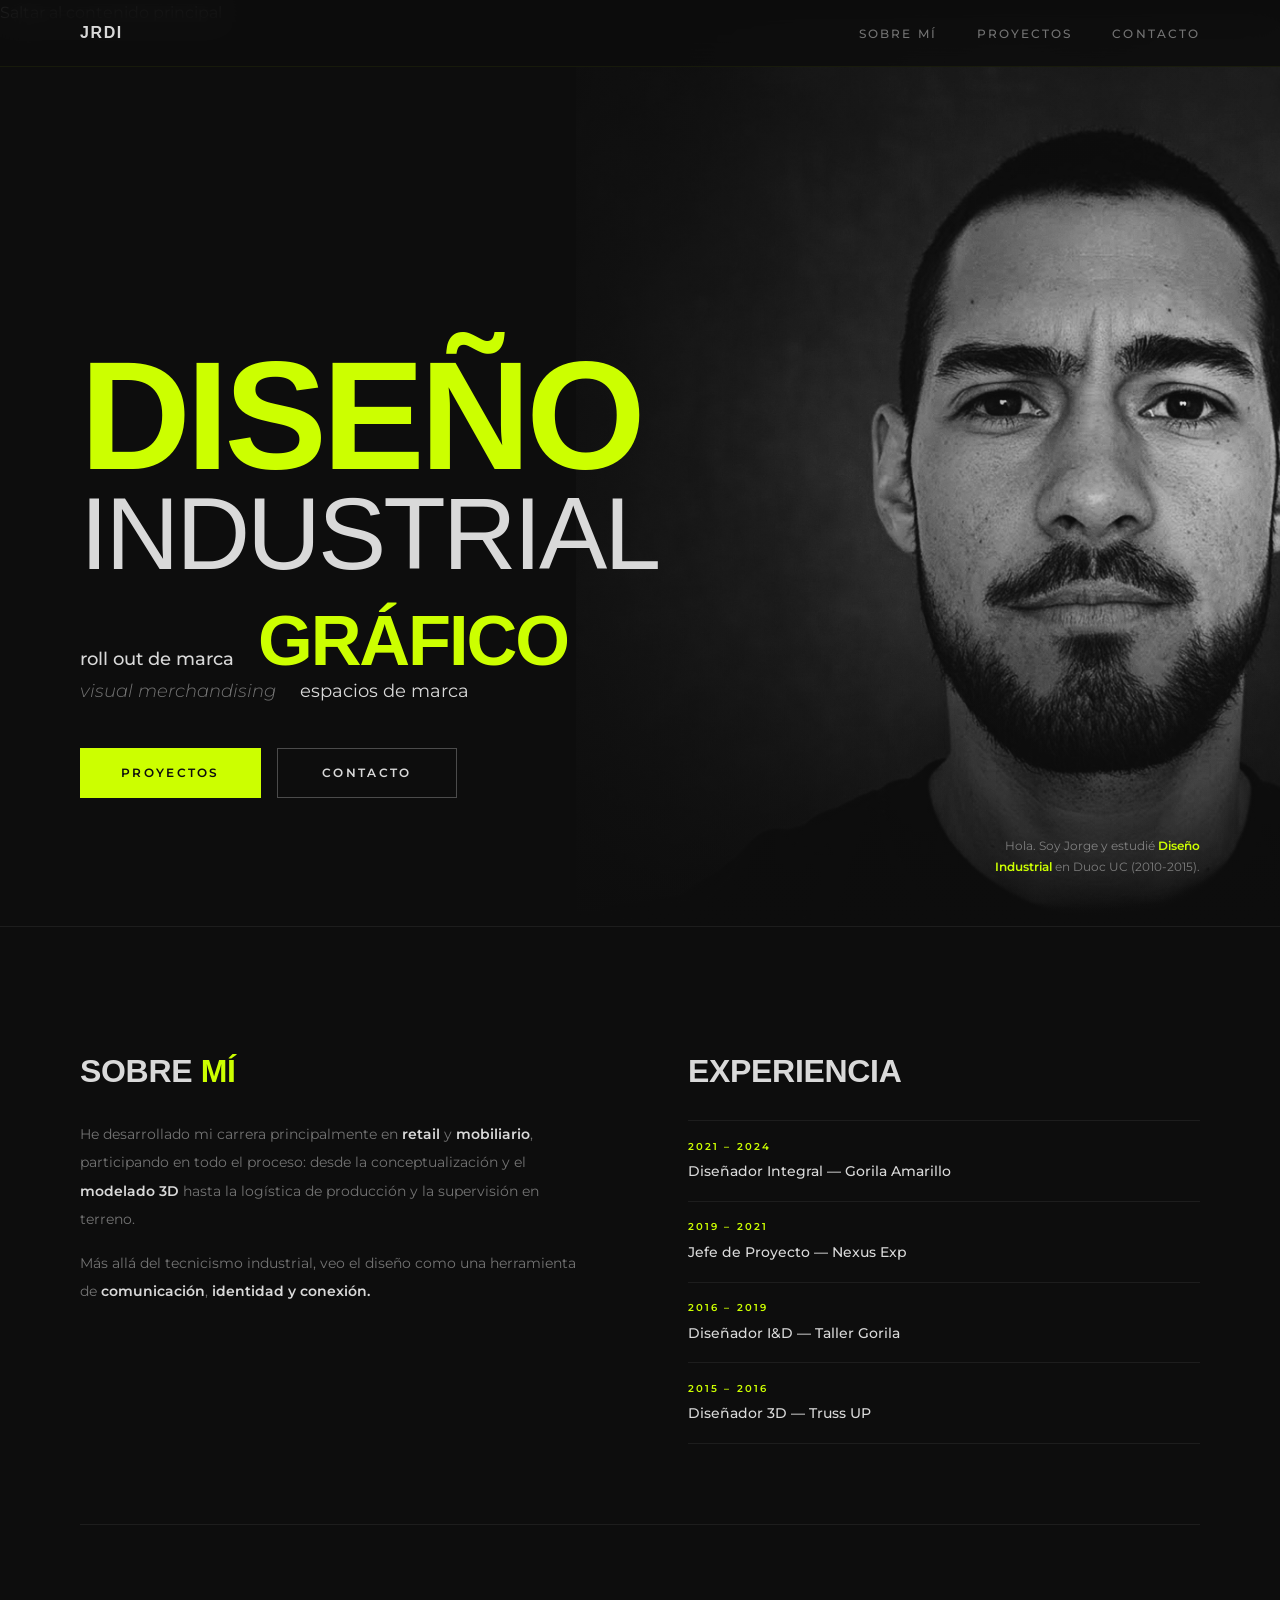
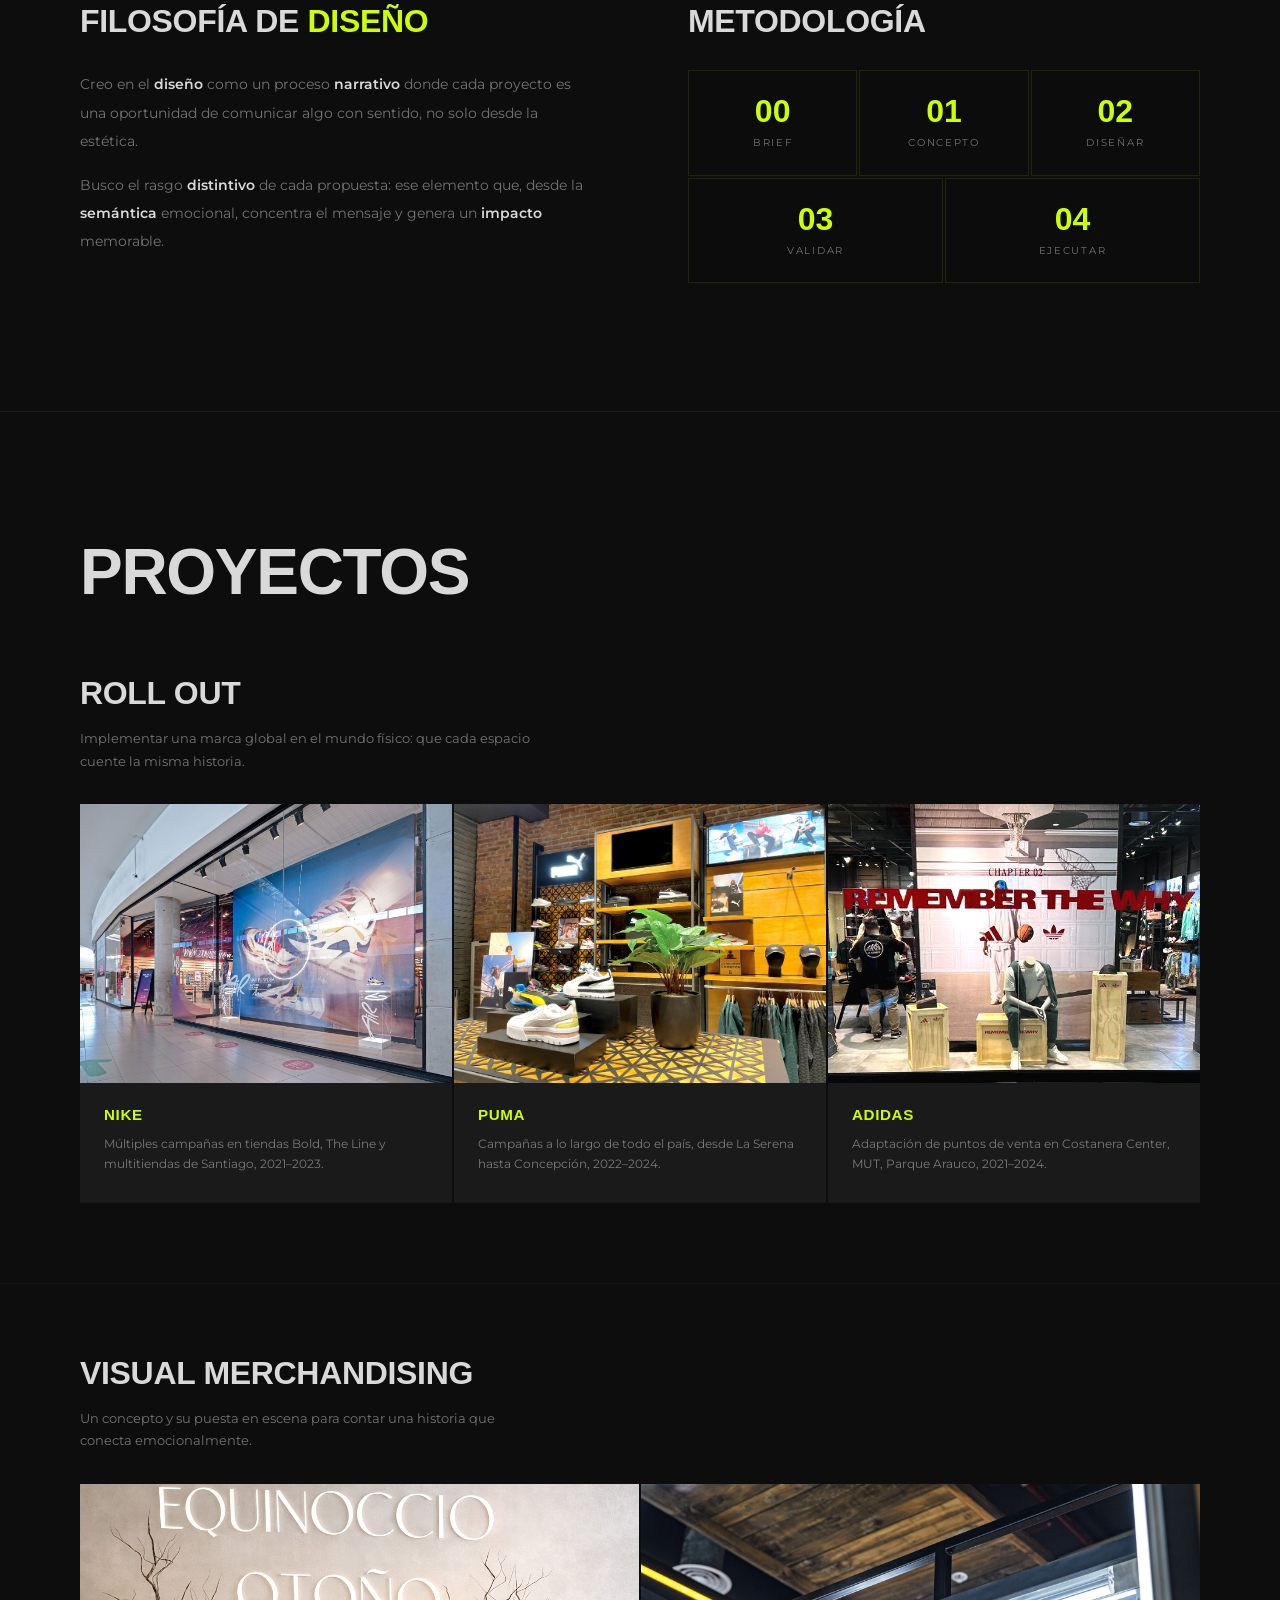
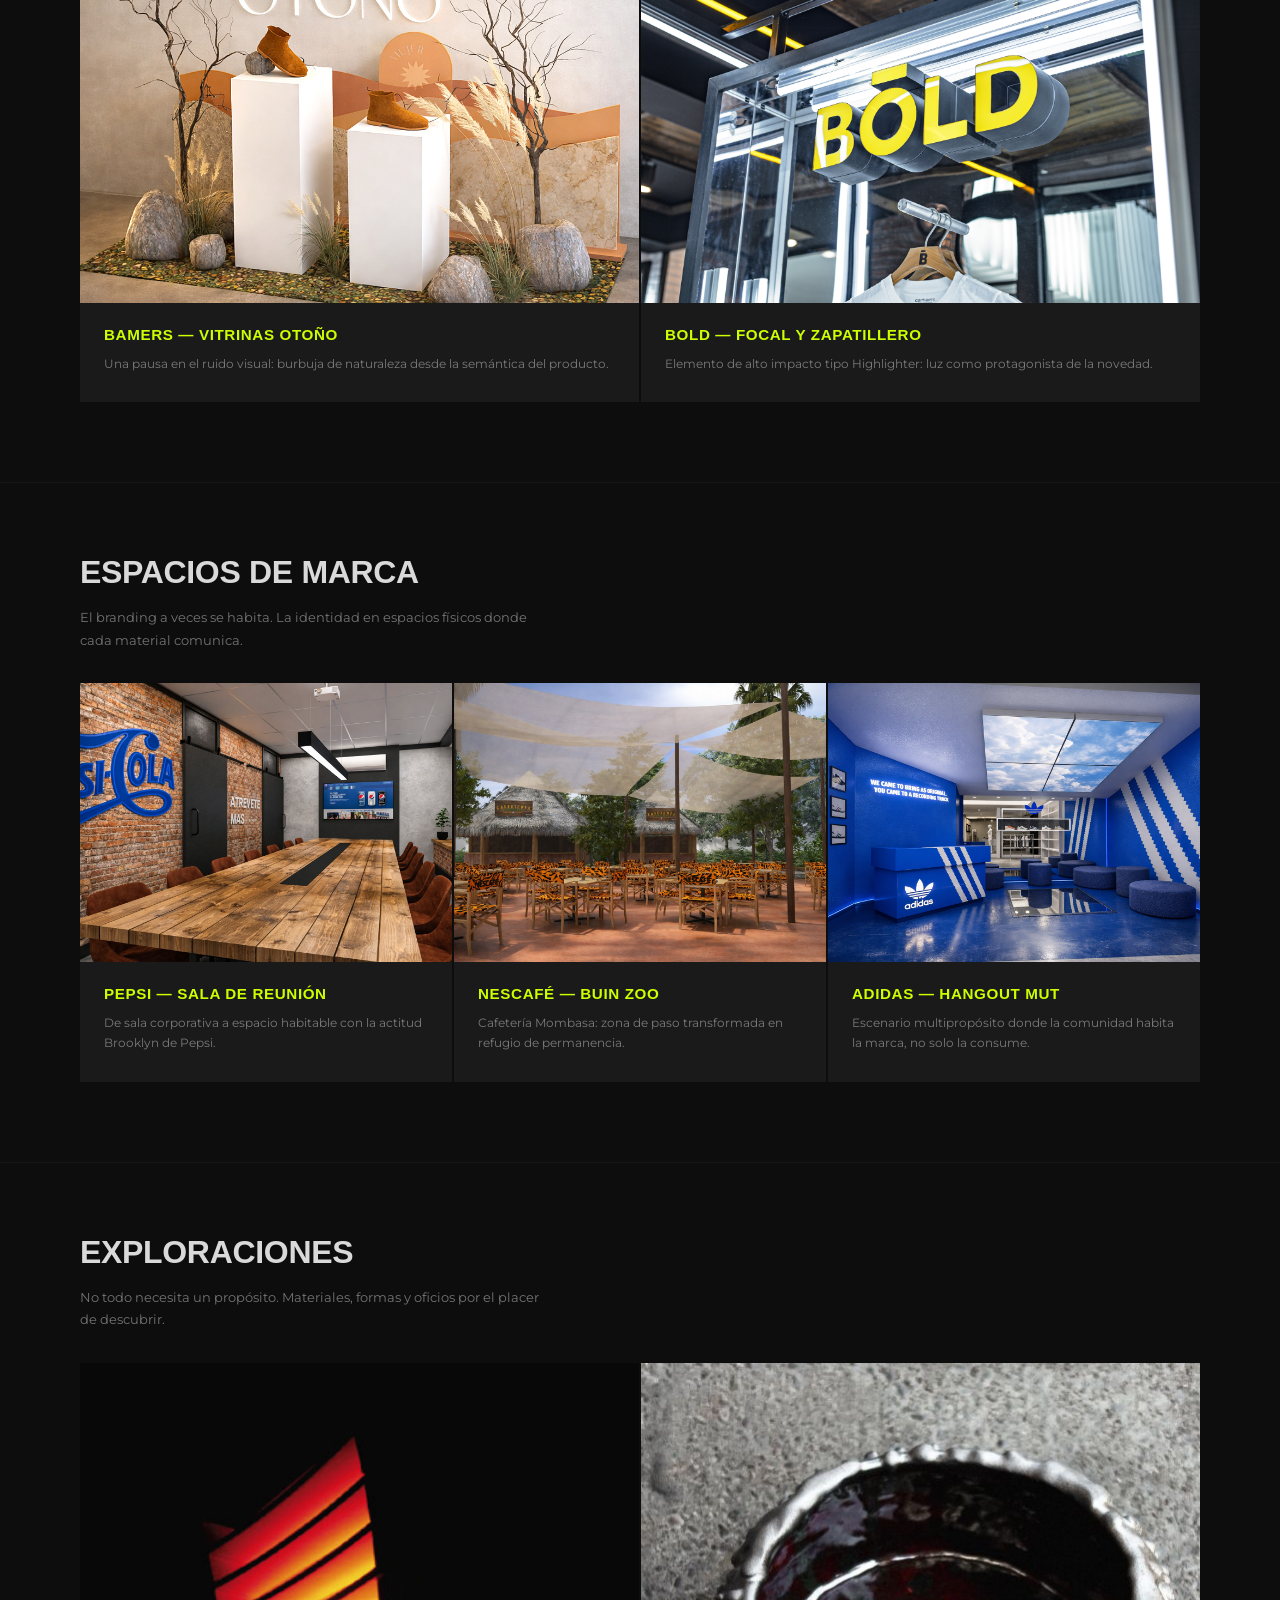
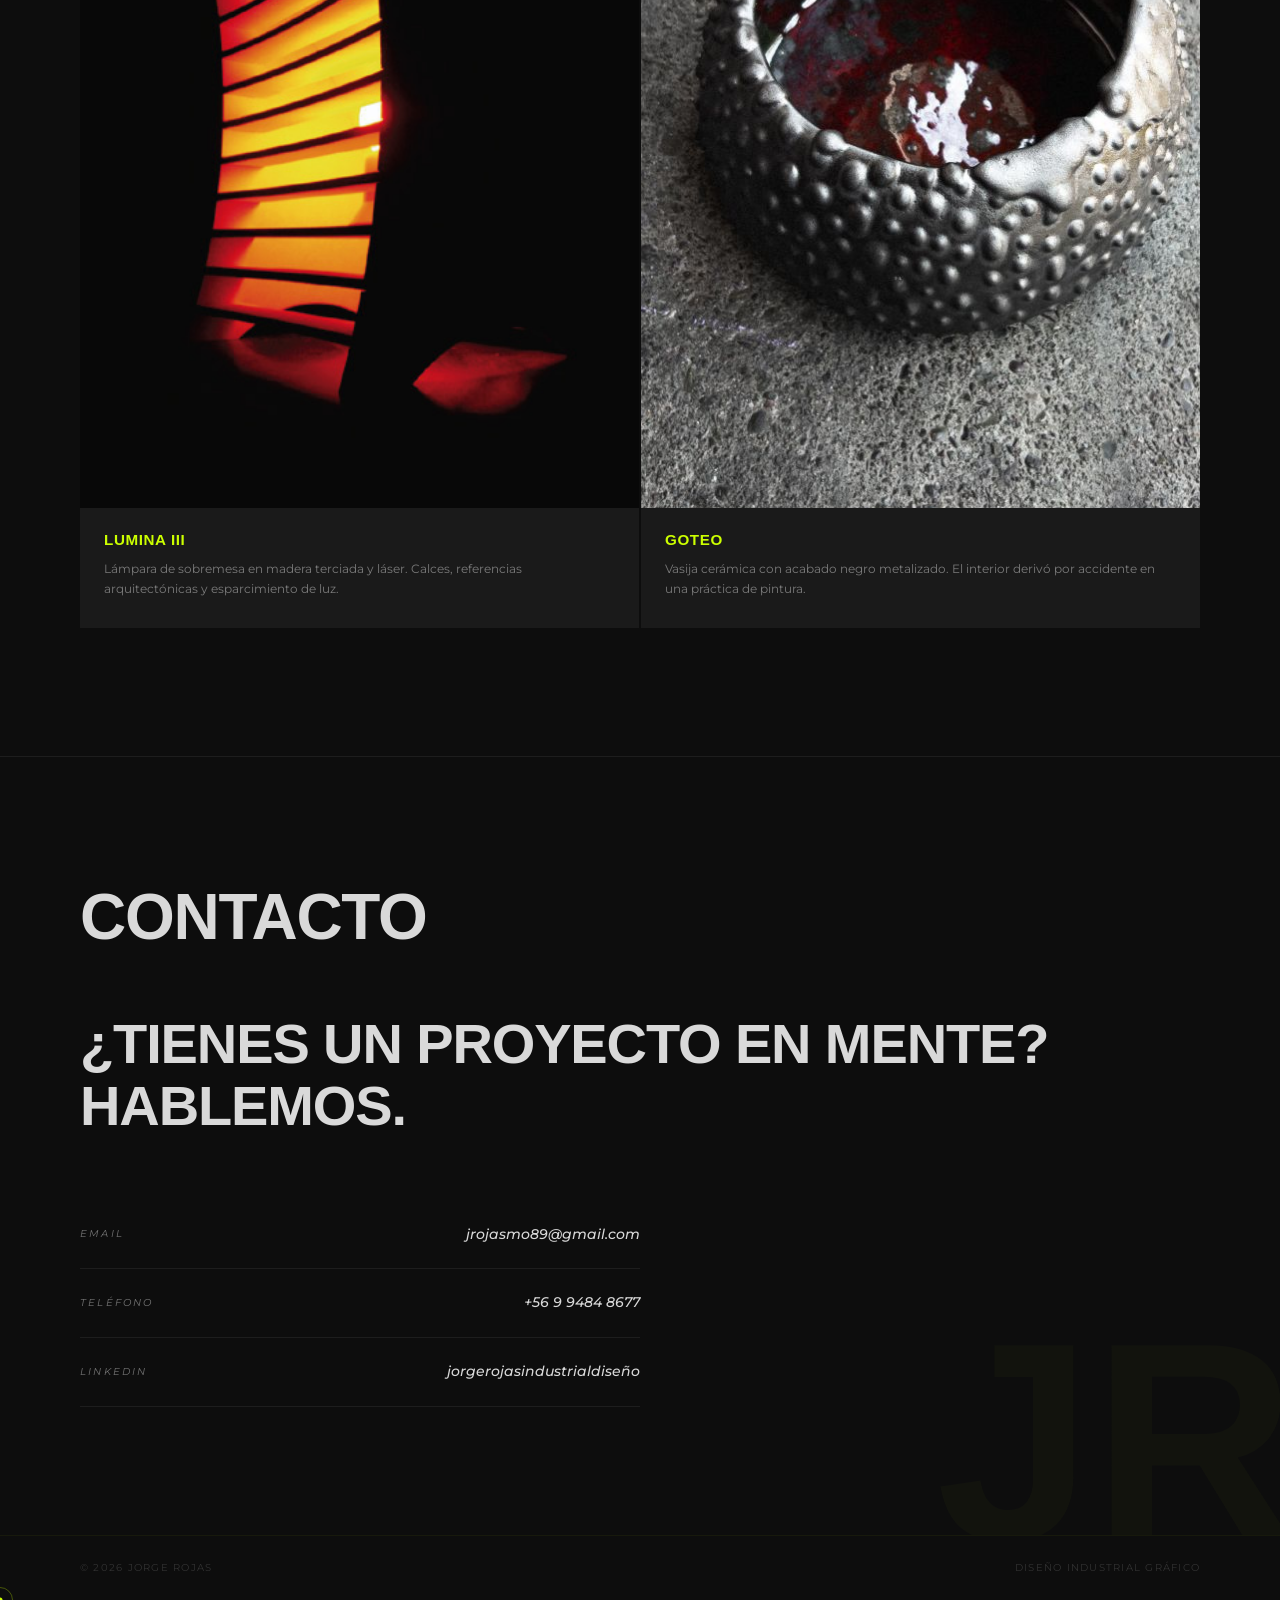
==== commit 03703215: "Add files via upload" ====
--- a/index.html
+++ b/index.html
@@ -96,7 +96,7 @@
               </li>
               <li class="exp-item">
                 <time class="exp-period" datetime="2015/2016">2015 – 2016</time>
-                <span class="exp-role">Diseñador 3D — Truss UC</span>
+                <span class="exp-role">Diseñador 3D — Truss UP</span>
               </li>
             </ol>
           </div>
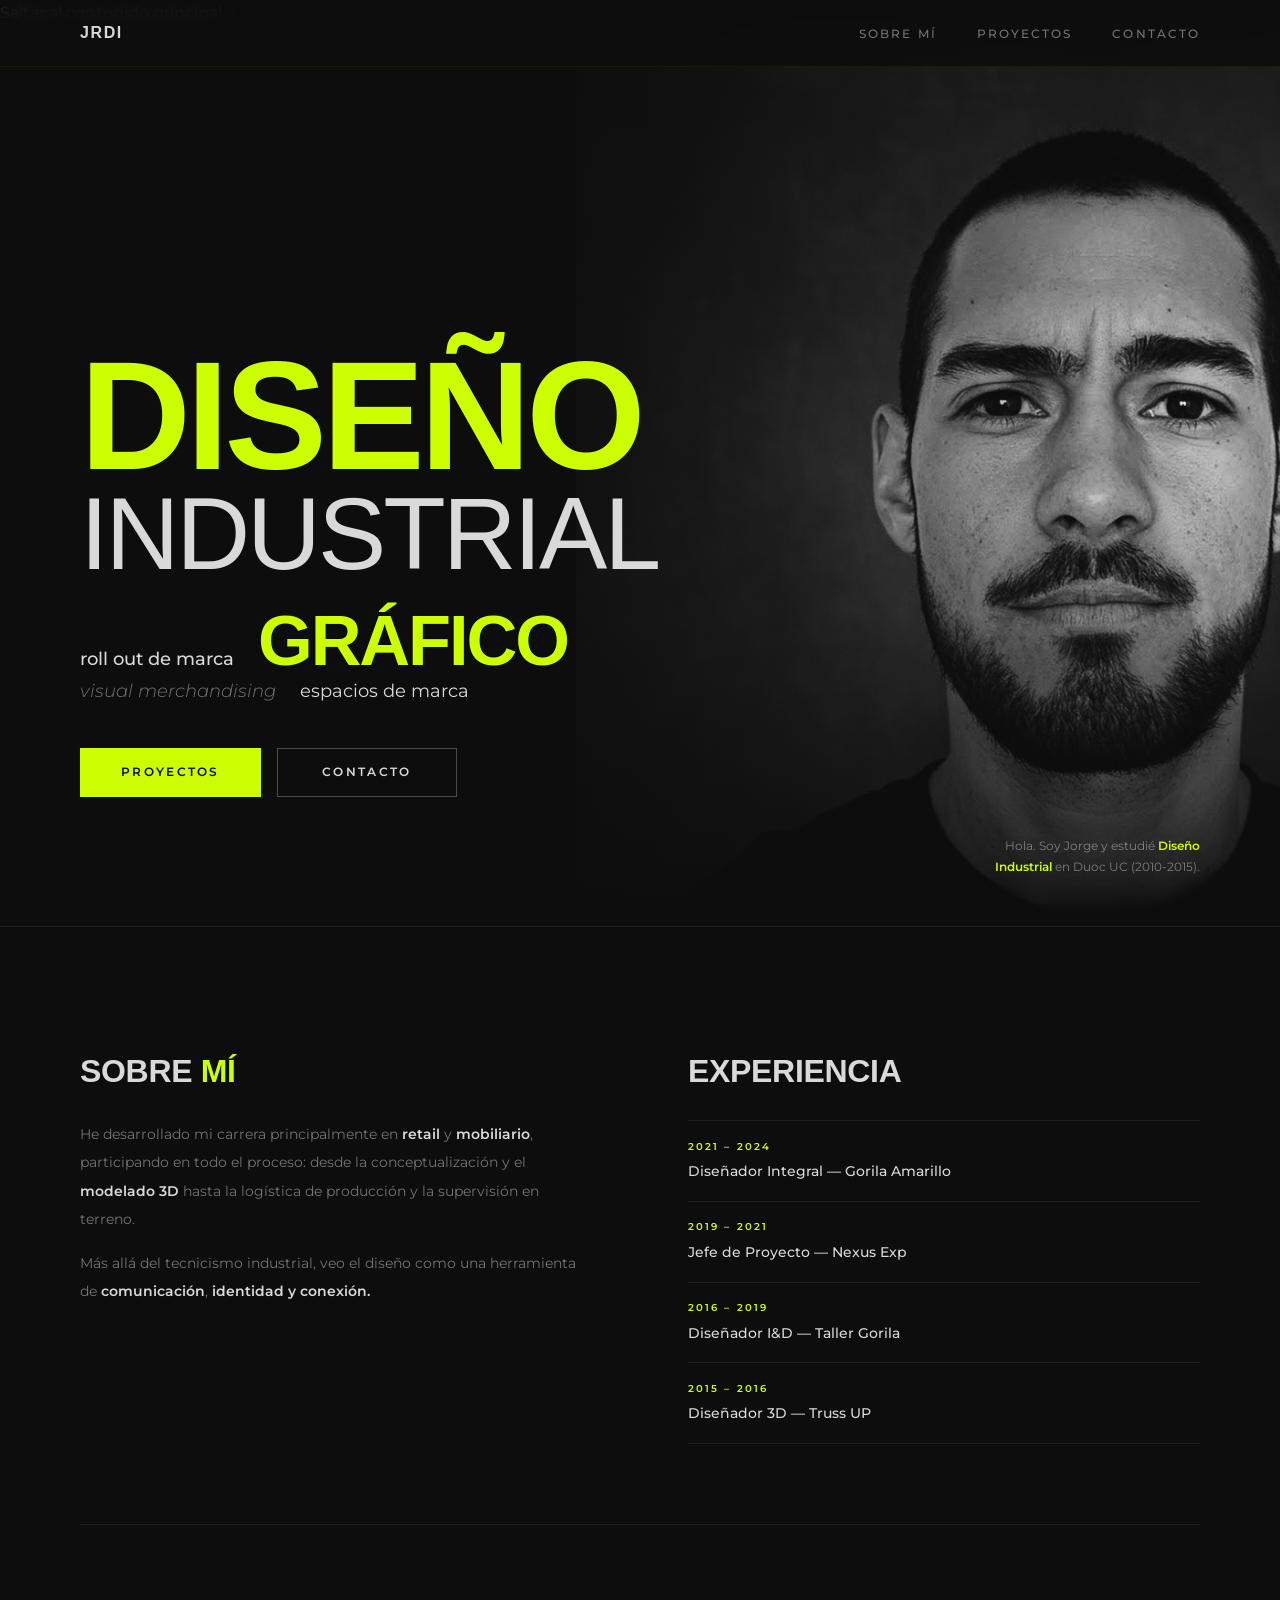
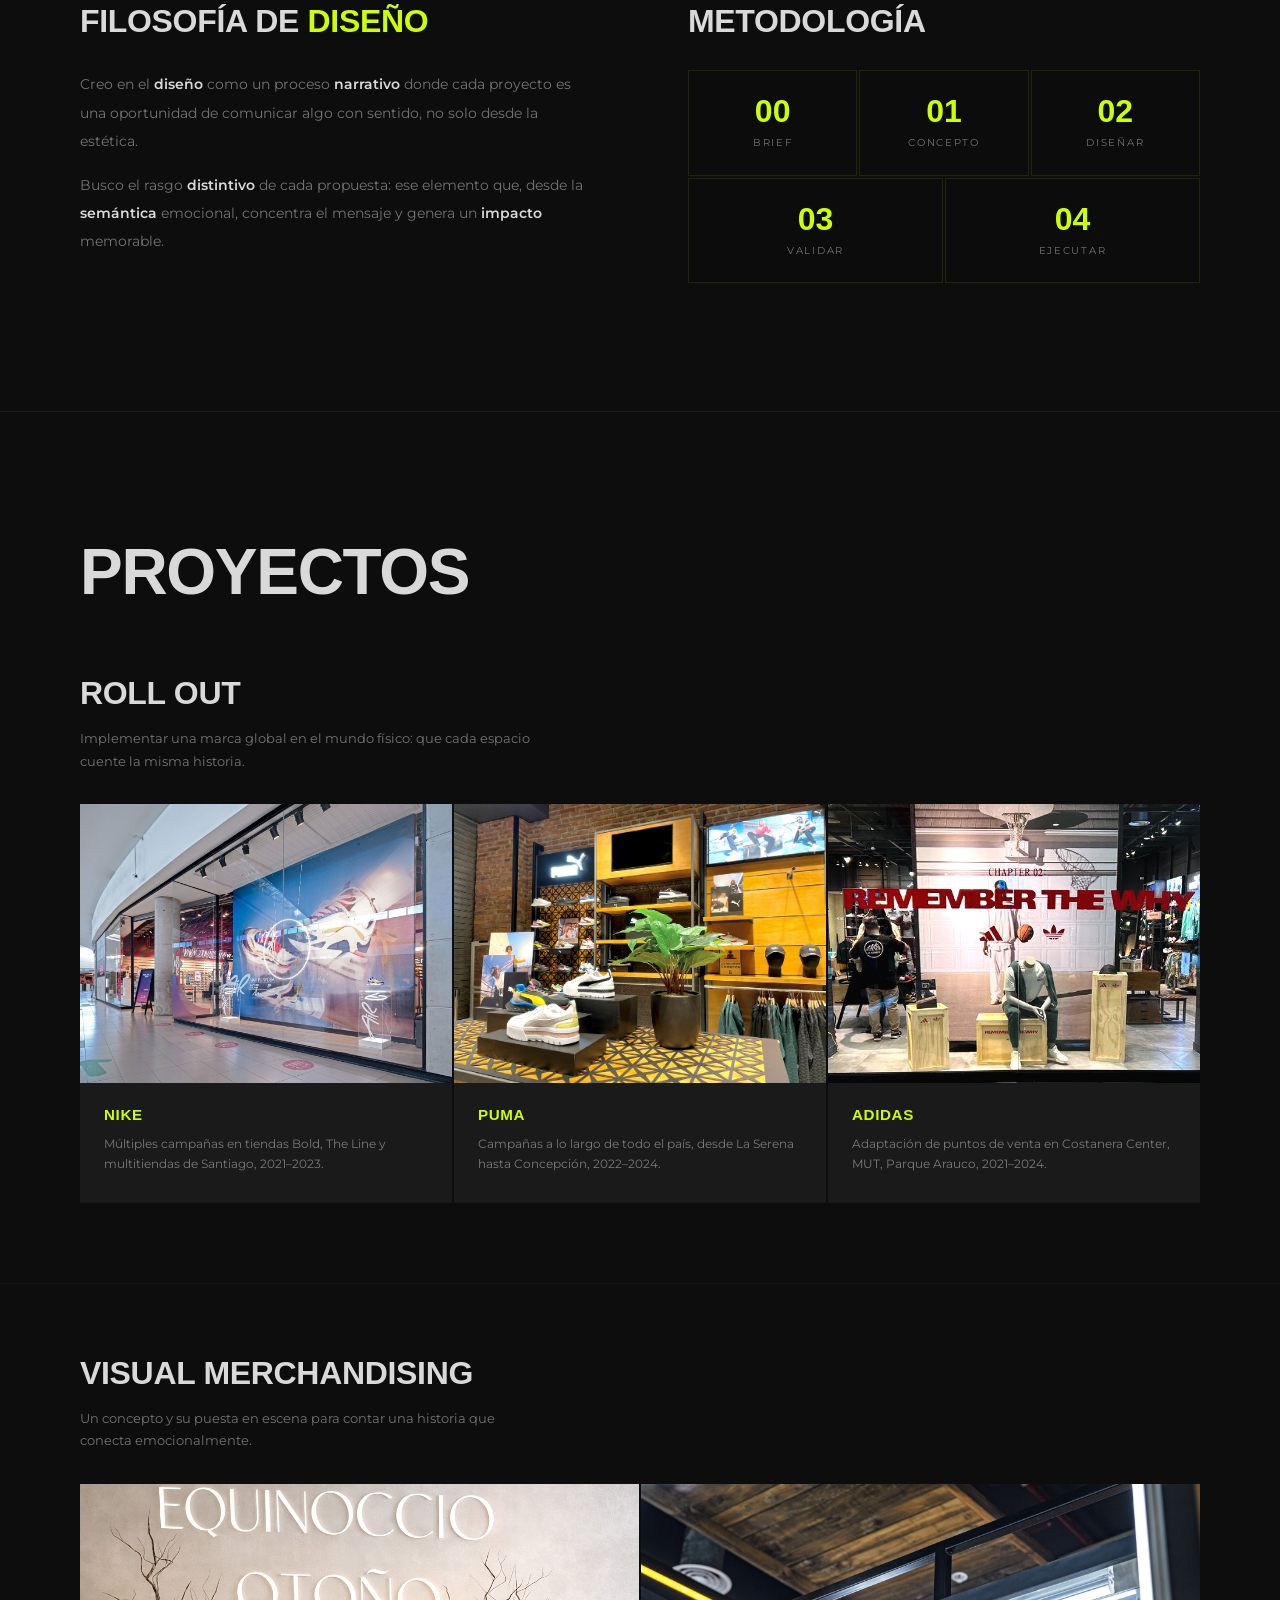
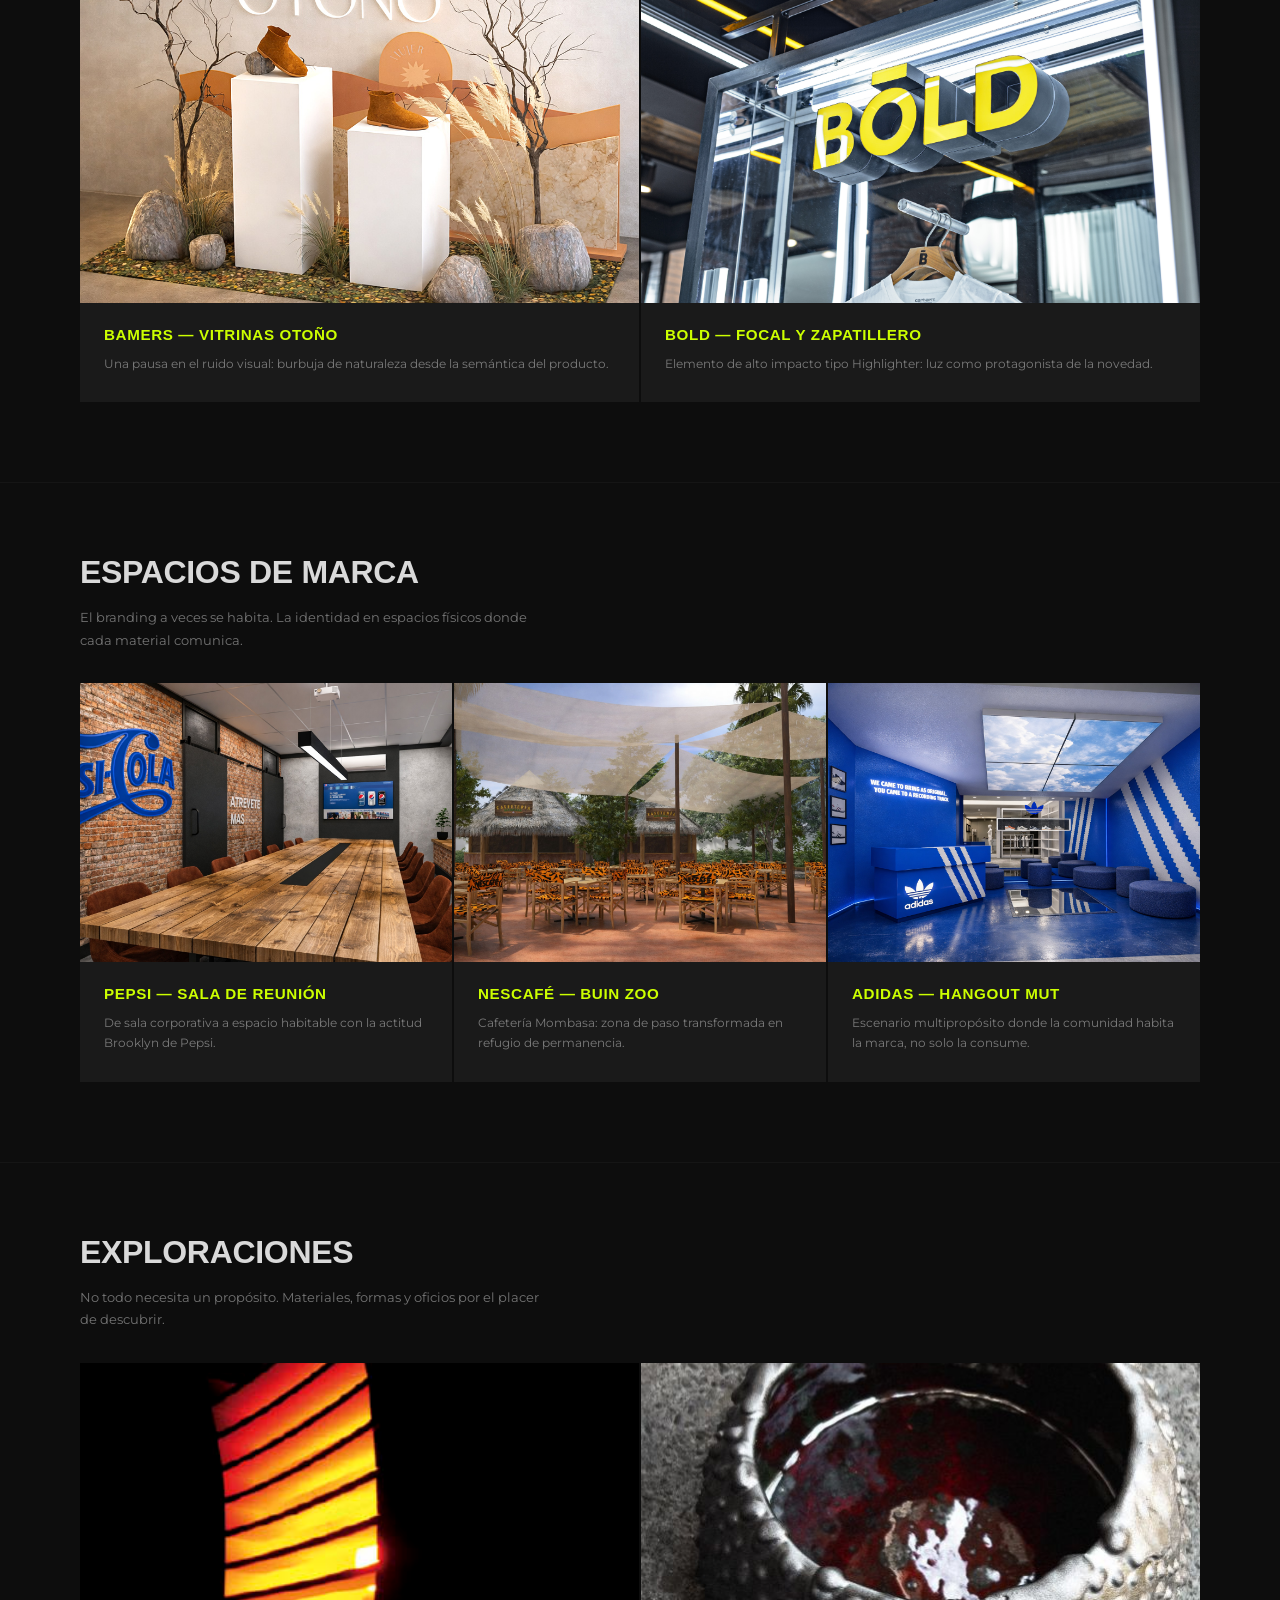
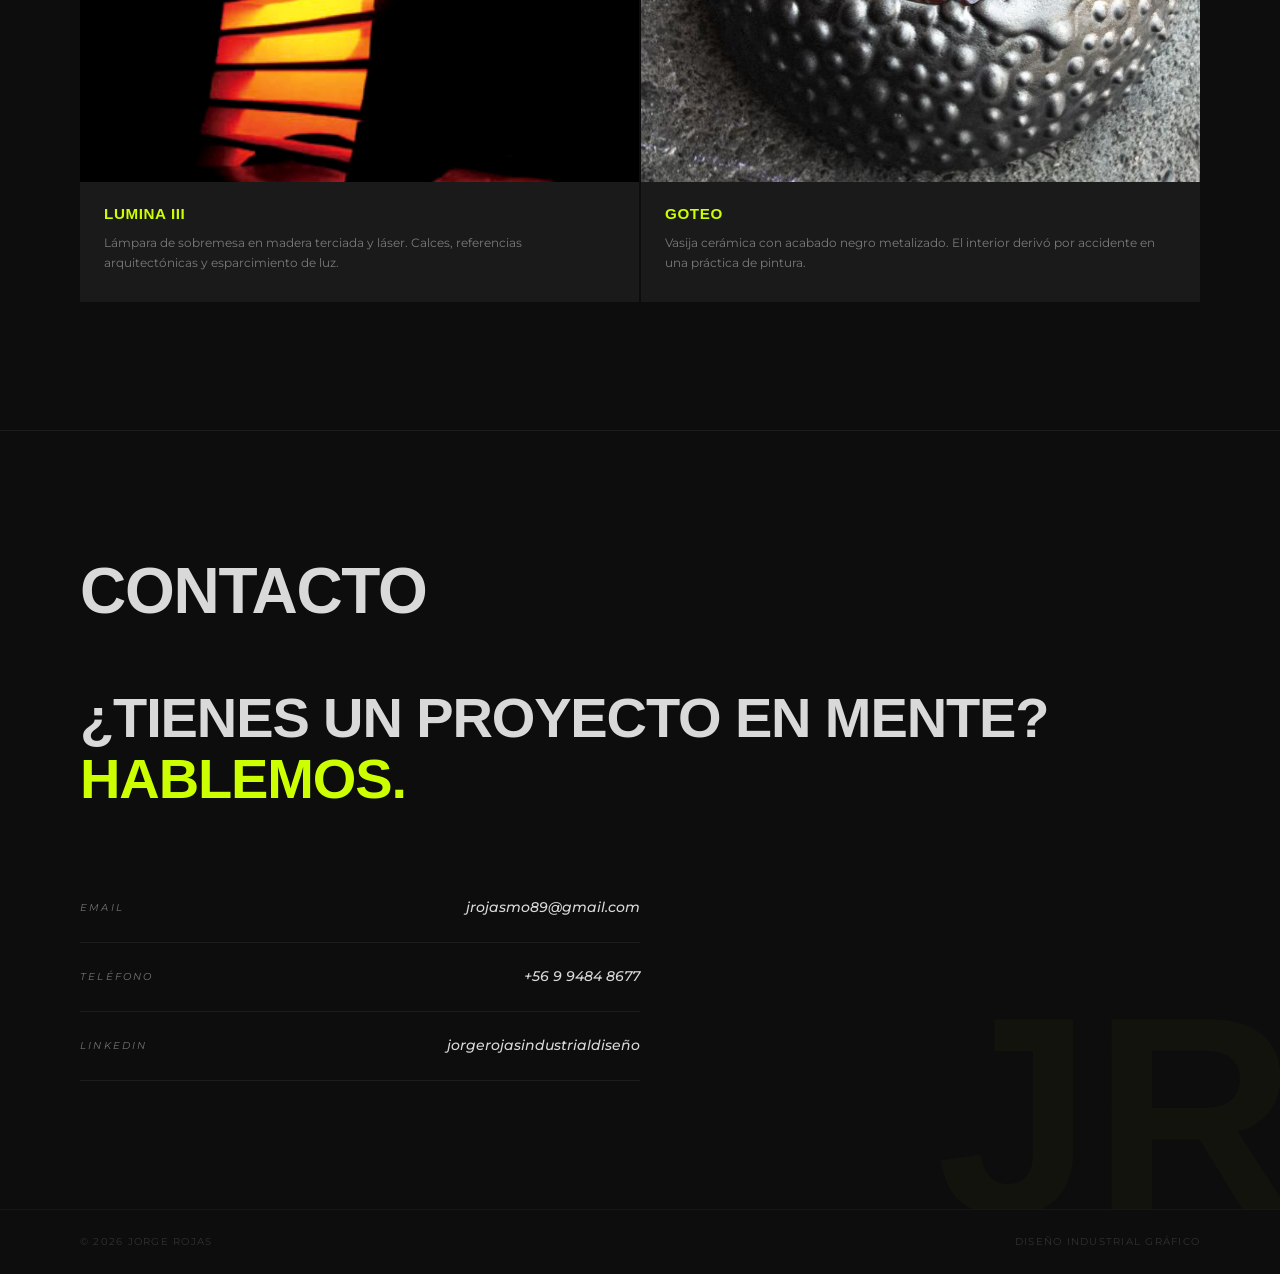
==== commit ea17fdfd: "Actualiza páginas de proyectos" ====
--- a/index.html
+++ b/index.html
@@ -146,6 +146,7 @@
         </div>
         <ul class="proj-grid proj-grid--3" role="list" aria-label="Proyectos de Roll Out">
           <li class="proj-card reveal">
+            <a href="nike.html" aria-label="Ver proyecto Nike">
             <div class="proj-img">
               <img src="img/nike.jpg" alt="Proyecto Nike — campañas en tiendas Bold, The Line y multitiendas de Santiago" onerror="this.parentElement.classList.add('no-img')" />
             </div>
@@ -153,8 +154,10 @@
               <span class="proj-marca">Nike</span>
               <p>Múltiples campañas en tiendas Bold, The Line y multitiendas de Santiago, 2021–2023.</p>
             </div>
-          </li>
-          <li class="proj-card reveal">
+            </a>
+          </li>
+          <li class="proj-card reveal">
+            <a href="puma.html" aria-label="Ver proyecto Puma">
             <div class="proj-img">
               <img src="img/puma.jpg" alt="Proyecto Puma — campañas a lo largo de Chile, de La Serena a Concepción" onerror="this.parentElement.classList.add('no-img')" />
             </div>
@@ -162,8 +165,10 @@
               <span class="proj-marca">Puma</span>
               <p>Campañas a lo largo de todo el país, desde La Serena hasta Concepción, 2022–2024.</p>
             </div>
-          </li>
-          <li class="proj-card reveal">
+            </a>
+          </li>
+          <li class="proj-card reveal">
+            <a href="adidas.html" aria-label="Ver proyecto Adidas Roll Out">
             <div class="proj-img">
               <img src="img/adidas.jpg" alt="Proyecto Adidas — puntos de venta en Costanera Center, MUT y Parque Arauco" onerror="this.parentElement.classList.add('no-img')" />
             </div>
@@ -171,6 +176,7 @@
               <span class="proj-marca">Adidas</span>
               <p>Adaptación de puntos de venta en Costanera Center, MUT, Parque Arauco, 2021–2024.</p>
             </div>
+            </a>
           </li>
         </ul>
       </div>
@@ -184,6 +190,7 @@
         </div>
         <ul class="proj-grid proj-grid--2" role="list" aria-label="Proyectos de Visual Merchandising">
           <li class="proj-card reveal">
+            <a href="bamers.html" aria-label="Ver proyecto Bamers Vitrinas Otoño">
             <div class="proj-img">
               <img src="img/bamers.jpg" alt="Bamers Vitrinas Otoño — burbuja de naturaleza desde la semántica del producto" onerror="this.parentElement.classList.add('no-img')" />
             </div>
@@ -191,8 +198,10 @@
               <span class="proj-marca">Bamers — Vitrinas Otoño</span>
               <p>Una pausa en el ruido visual: burbuja de naturaleza desde la semántica del producto.</p>
             </div>
-          </li>
-          <li class="proj-card reveal">
+            </a>
+          </li>
+          <li class="proj-card reveal">
+            <a href="bold.html" aria-label="Ver proyecto Bold Focal">
             <div class="proj-img">
               <img src="img/bold.jpg" alt="Bold Focal y Zapatillero — elemento Highlighter con la luz como protagonista" onerror="this.parentElement.classList.add('no-img')" />
             </div>
@@ -200,6 +209,7 @@
               <span class="proj-marca">Bold — Focal y Zapatillero</span>
               <p>Elemento de alto impacto tipo Highlighter: luz como protagonista de la novedad.</p>
             </div>
+            </a>
           </li>
         </ul>
       </div>
@@ -213,6 +223,7 @@
         </div>
         <ul class="proj-grid proj-grid--3" role="list" aria-label="Proyectos de Espacios de Marca">
           <li class="proj-card reveal">
+            <a href="pepsi.html" aria-label="Ver proyecto Pepsi">
             <div class="proj-img">
               <img src="img/pepsi.jpg" alt="Pepsi Sala de Reunión — sala corporativa transformada con actitud Brooklyn" onerror="this.parentElement.classList.add('no-img')" />
             </div>
@@ -220,8 +231,10 @@
               <span class="proj-marca">Pepsi — Sala de Reunión</span>
               <p>De sala corporativa a espacio habitable con la actitud Brooklyn de Pepsi.</p>
             </div>
-          </li>
-          <li class="proj-card reveal">
+            </a>
+          </li>
+          <li class="proj-card reveal">
+            <a href="nescafe.html" aria-label="Ver proyecto Nescafé Buin Zoo">
             <div class="proj-img">
               <img src="img/nescafe.jpg" alt="Nescafé Buin Zoo — cafetería Mombasa transformada en refugio de permanencia" onerror="this.parentElement.classList.add('no-img')" />
             </div>
@@ -229,8 +242,10 @@
               <span class="proj-marca">Nescafé — Buin Zoo</span>
               <p>Cafetería Mombasa: zona de paso transformada en refugio de permanencia.</p>
             </div>
-          </li>
-          <li class="proj-card reveal">
+            </a>
+          </li>
+          <li class="proj-card reveal">
+            <a href="adidas-mut.html" aria-label="Ver proyecto Adidas Hangout MUT">
             <div class="proj-img">
               <img src="img/adidas-mut.jpg" alt="Adidas Hangout MUT — escenario multipropósito donde la comunidad habita la marca" onerror="this.parentElement.classList.add('no-img')" />
             </div>
@@ -238,6 +253,7 @@
               <span class="proj-marca">Adidas — Hangout MUT</span>
               <p>Escenario multipropósito donde la comunidad habita la marca, no solo la consume.</p>
             </div>
+            </a>
           </li>
         </ul>
       </div>
@@ -251,22 +267,26 @@
         </div>
         <ul class="proj-grid proj-grid--2" role="list" aria-label="Proyectos de exploración personal">
           <li class="proj-card reveal">
-            <div class="proj-img proj-img--tall">
+            <a href="lumina.html" aria-label="Ver proyecto Lumina III">
+            <div class="proj-img">
               <img src="img/lumina.jpg" alt="Lumina III — lámpara de sobremesa en madera terciada y corte láser" onerror="this.parentElement.classList.add('no-img')" />
             </div>
             <div class="proj-info">
               <span class="proj-marca">Lumina III</span>
               <p>Lámpara de sobremesa en madera terciada y láser. Calces, referencias arquitectónicas y esparcimiento de luz.</p>
             </div>
-          </li>
-          <li class="proj-card reveal">
-            <div class="proj-img proj-img--tall">
+            </a>
+          </li>
+          <li class="proj-card reveal">
+            <a href="goteo.html" aria-label="Ver proyecto Goteo">
+            <div class="proj-img">
               <img src="img/goteo.jpg" alt="Goteo — vasija cerámica con acabado negro metalizado" onerror="this.parentElement.classList.add('no-img')" />
             </div>
             <div class="proj-info">
               <span class="proj-marca">Goteo</span>
               <p>Vasija cerámica con acabado negro metalizado. El interior derivó por accidente en una práctica de pintura.</p>
             </div>
+            </a>
           </li>
         </ul>
       </div>
@@ -279,7 +299,7 @@
         <div class="section-header">
           <h2 class="section-title" id="contacto-titulo">Contacto</h2>
         </div>
-        <p class="contacto__invite reveal">¿Tienes un proyecto en mente?<br/>Hablemos.</p>
+        <p class="contacto__invite reveal">¿Tienes un proyecto en mente?<br/><span class="neon">Hablemos.</span></p>
         <address class="contacto__links">
           <a href="mailto:jrojasmo89@gmail.com" class="contacto__link reveal" aria-label="Enviar email a jrojasmo89@gmail.com">
             <span class="contacto__lbl">Email</span>
--- a/style.css
+++ b/style.css
@@ -11,7 +11,7 @@
   --font-display: 'Clash Display', sans-serif;
   --font-script:  'Southera', cursive;
   --font-body:    'Montserrat', sans-serif;
-  --max-w: 1280px;
+  --max-w: 1600px;
   --pad-x: 80px;
   --ease:  cubic-bezier(0.16, 1, 0.3, 1);
 }
@@ -230,7 +230,7 @@
 .hero__line--neon {
   font-size: clamp(4.5rem, 12vw, 12rem);
   color: var(--neon);
-  animation: fadeUp 0.9s var(--ease) 0.1s both;
+  animation: fadeUpApple 1.2s var(--ease) 0.1s both;
 }
 
 .hero__line--gray {
@@ -238,7 +238,7 @@
   color: var(--gris);
   font-weight: 400;
   margin-bottom: 1.5rem;
-  animation: fadeUp 0.9s var(--ease) 0.25s both;
+  animation: fadeUpApple 1.2s var(--ease) 0.25s both;
 }
 
 .hero__cluster {
@@ -246,7 +246,7 @@
   align-items: baseline;
   gap: 1.5rem;
   flex-wrap: wrap;
-  animation: fadeUp 0.9s var(--ease) 0.4s both;
+  animation: fadeUpApple 1.2s var(--ease) 0.4s both;
 }
 
 .hero__cluster--bottom { margin-top: 0.4rem; animation-delay: 0.5s; }
@@ -262,7 +262,7 @@
   display: flex;
   gap: 1rem;
   margin-top: 3rem;
-  animation: fadeUp 0.9s var(--ease) 0.65s both;
+  animation: fadeUpApple 1.2s var(--ease) 0.65s both;
 }
 
 .btn {
@@ -469,6 +469,12 @@
   transition: background 0.3s ease;
 }
 
+.proj-card a {
+  display: block;
+  color: inherit;
+  text-decoration: none;
+}
+
 .proj-card:hover { background: #202020; }
 .proj-card:hover .proj-img img { transform: scale(1.05); }
 
@@ -593,6 +599,11 @@
 /* =============================================
    ANIMACIONES
 ============================================= */
+@keyframes fadeUpApple {
+  from { opacity: 0; transform: translateY(40px) scale(0.98); filter: blur(10px); }
+  to   { opacity: 1; transform: translateY(0) scale(1); filter: blur(0); }
+}
+
 @keyframes fadeUp {
   from { opacity: 0; transform: translateY(28px); }
   to   { opacity: 1; transform: translateY(0); }
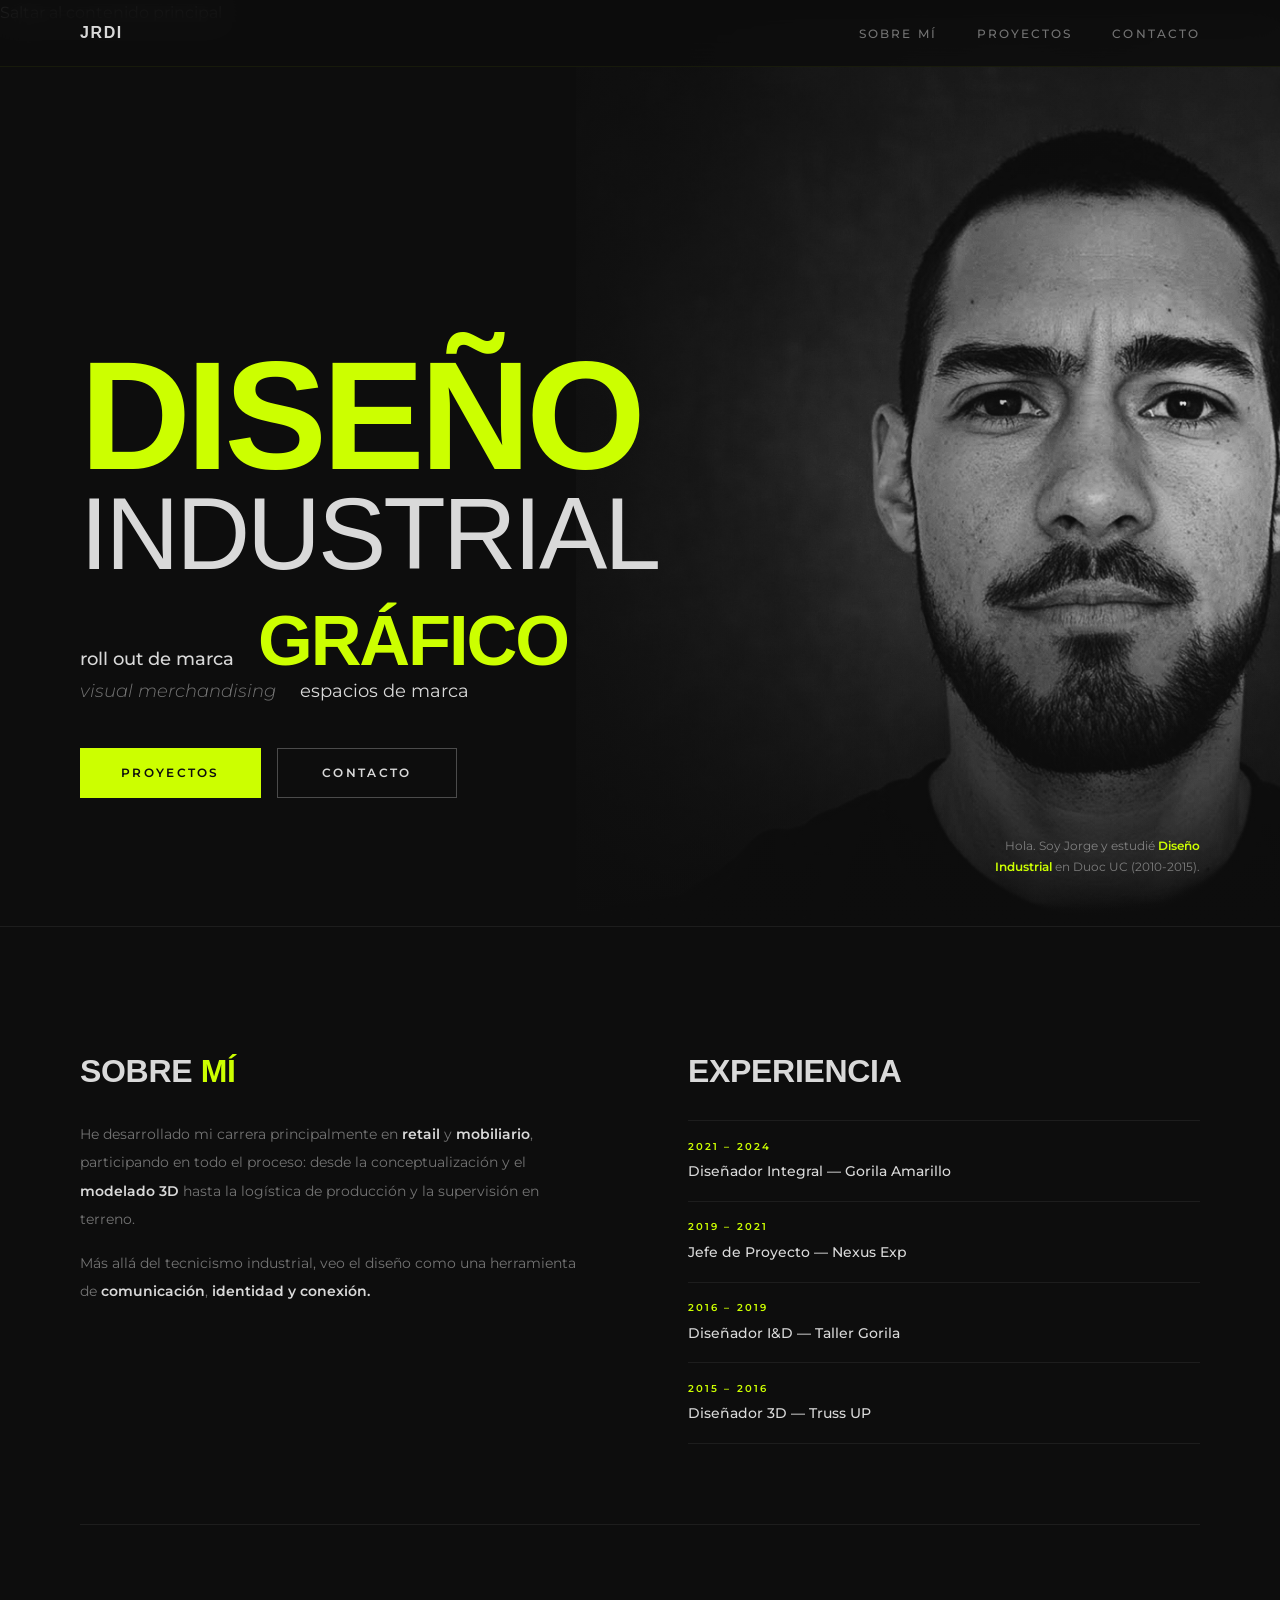
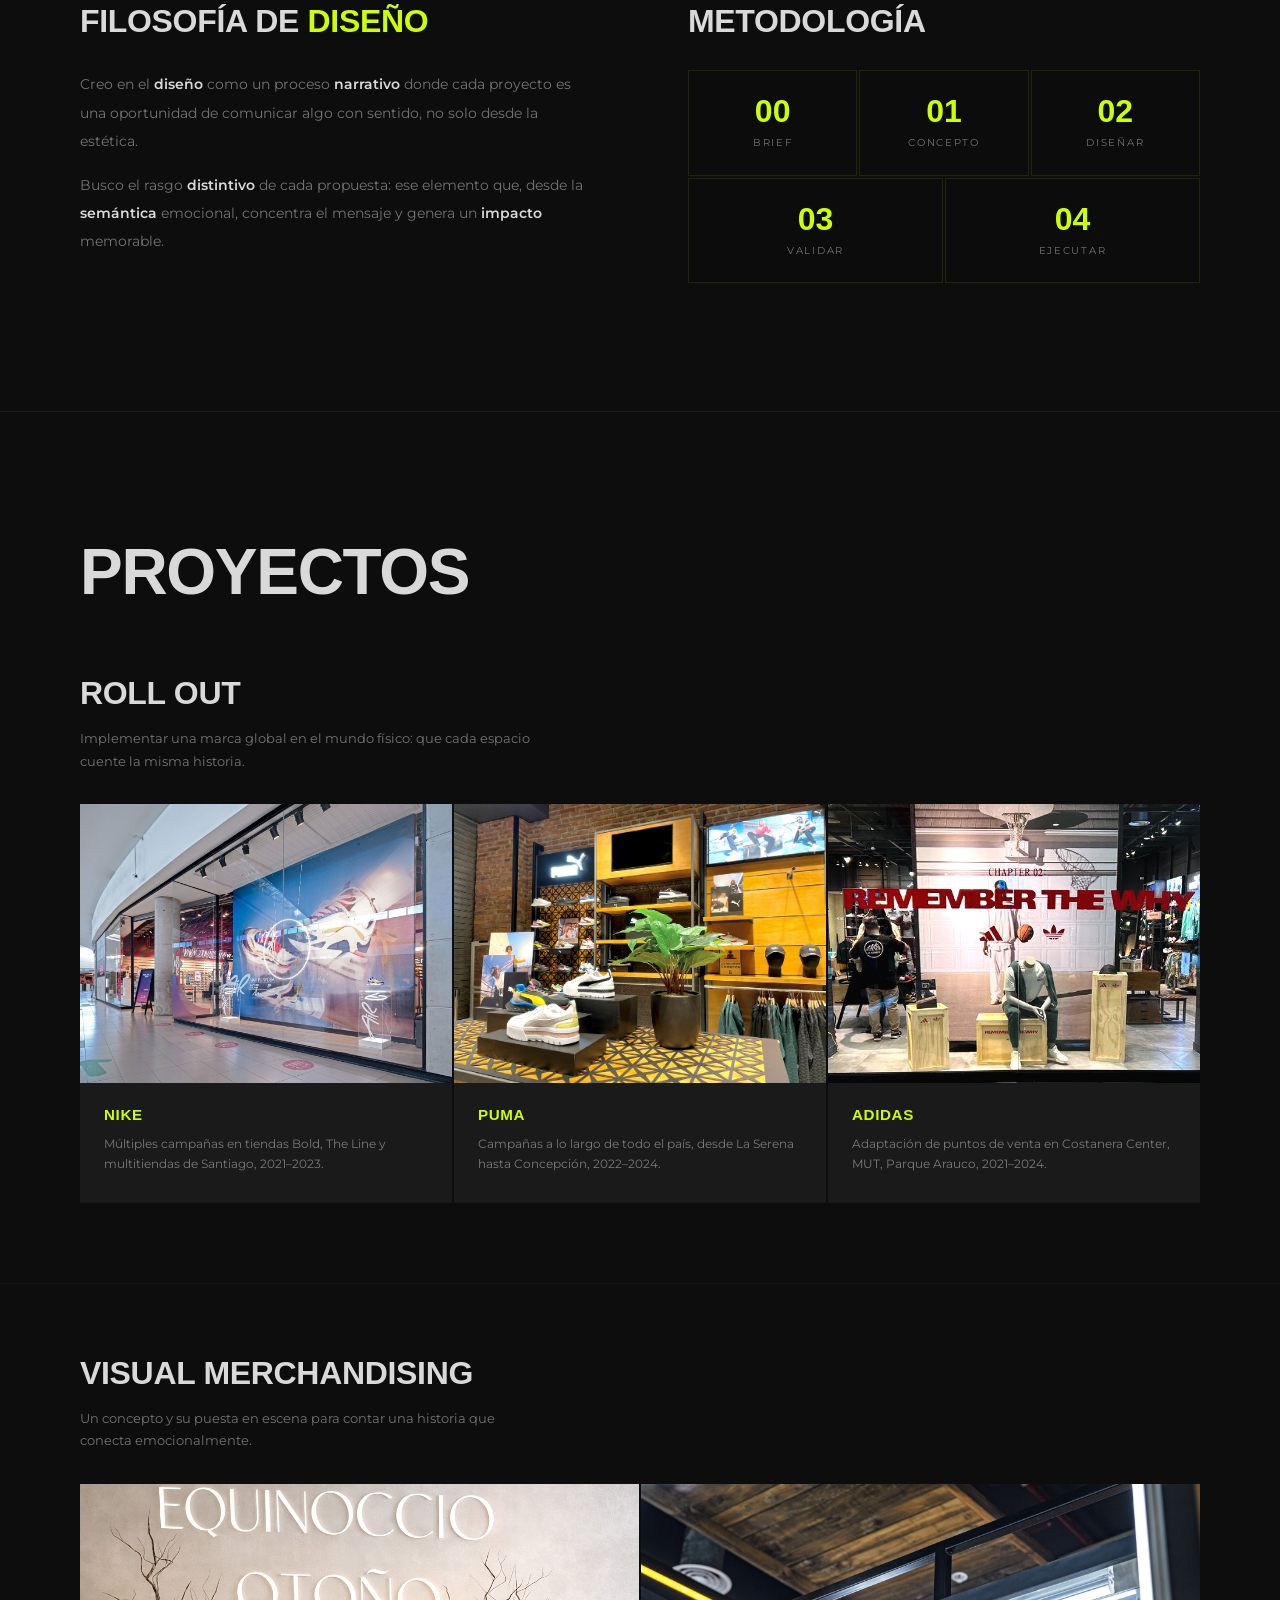
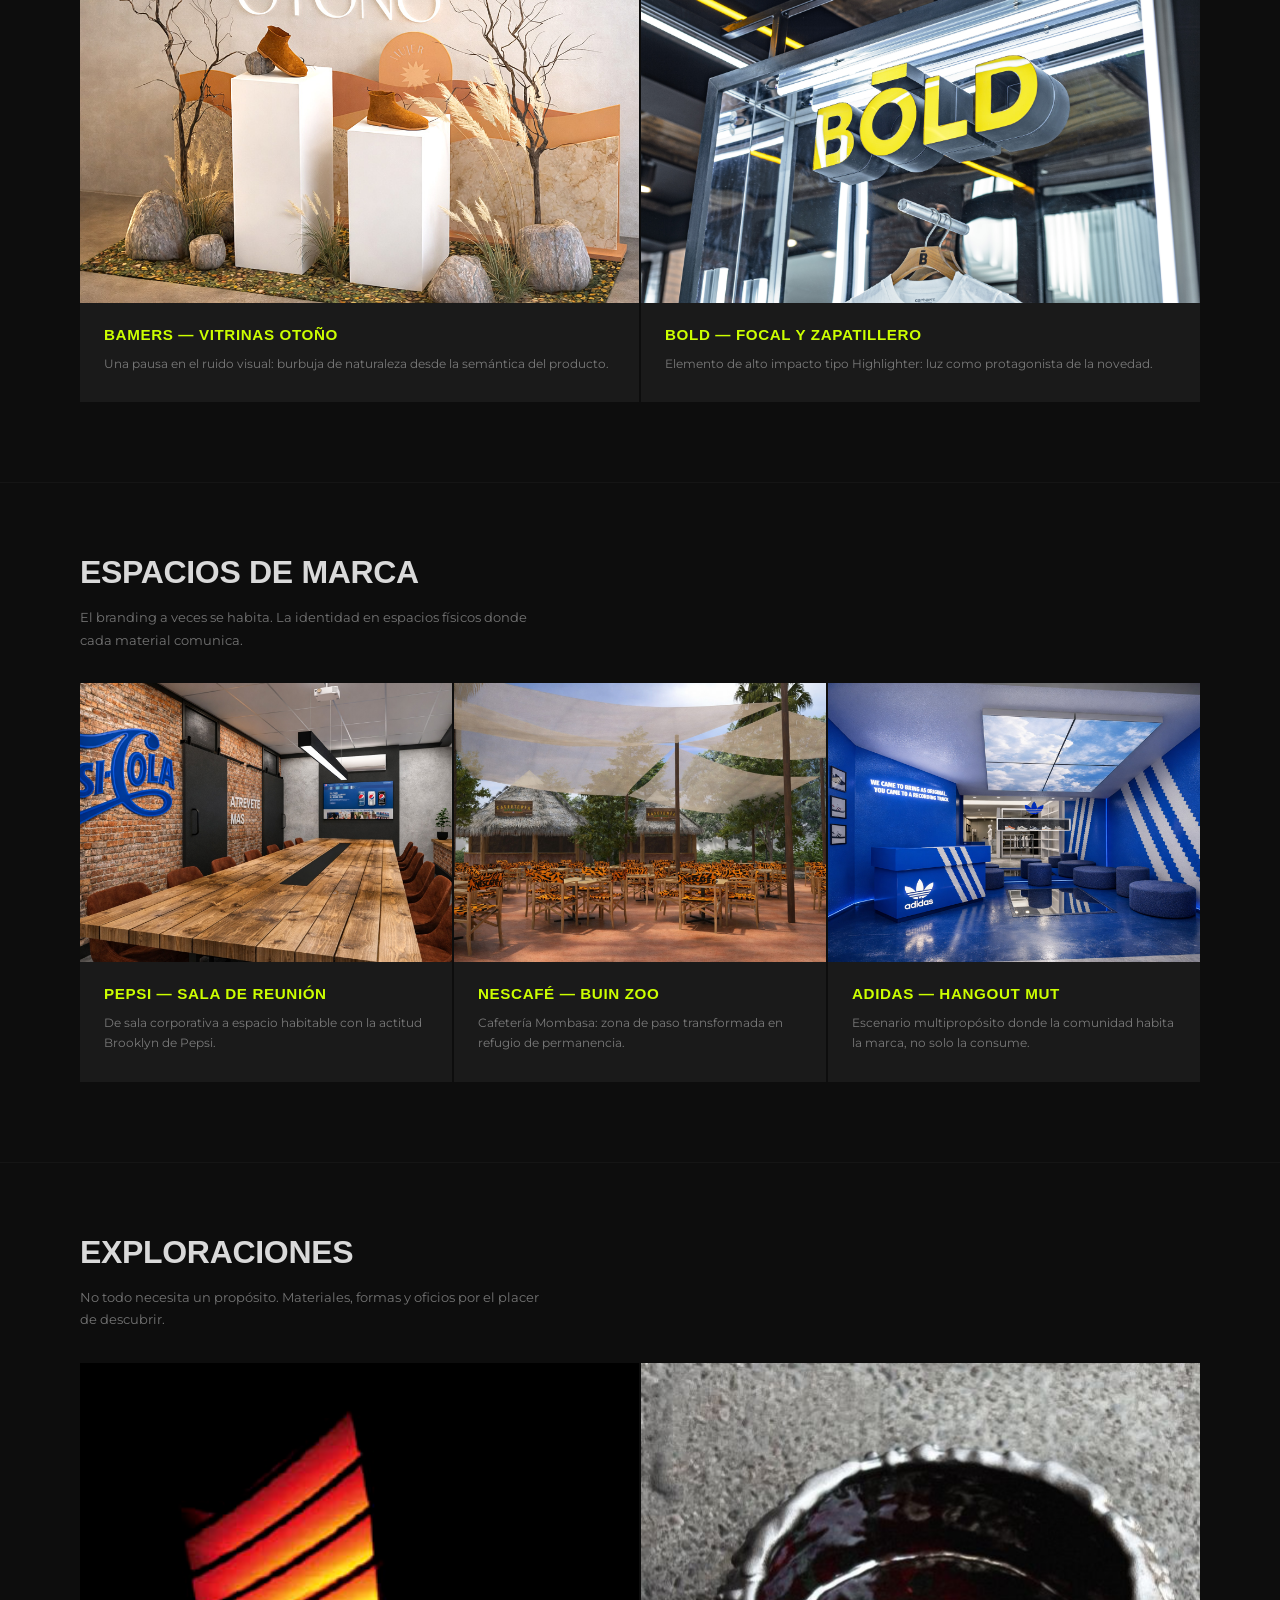
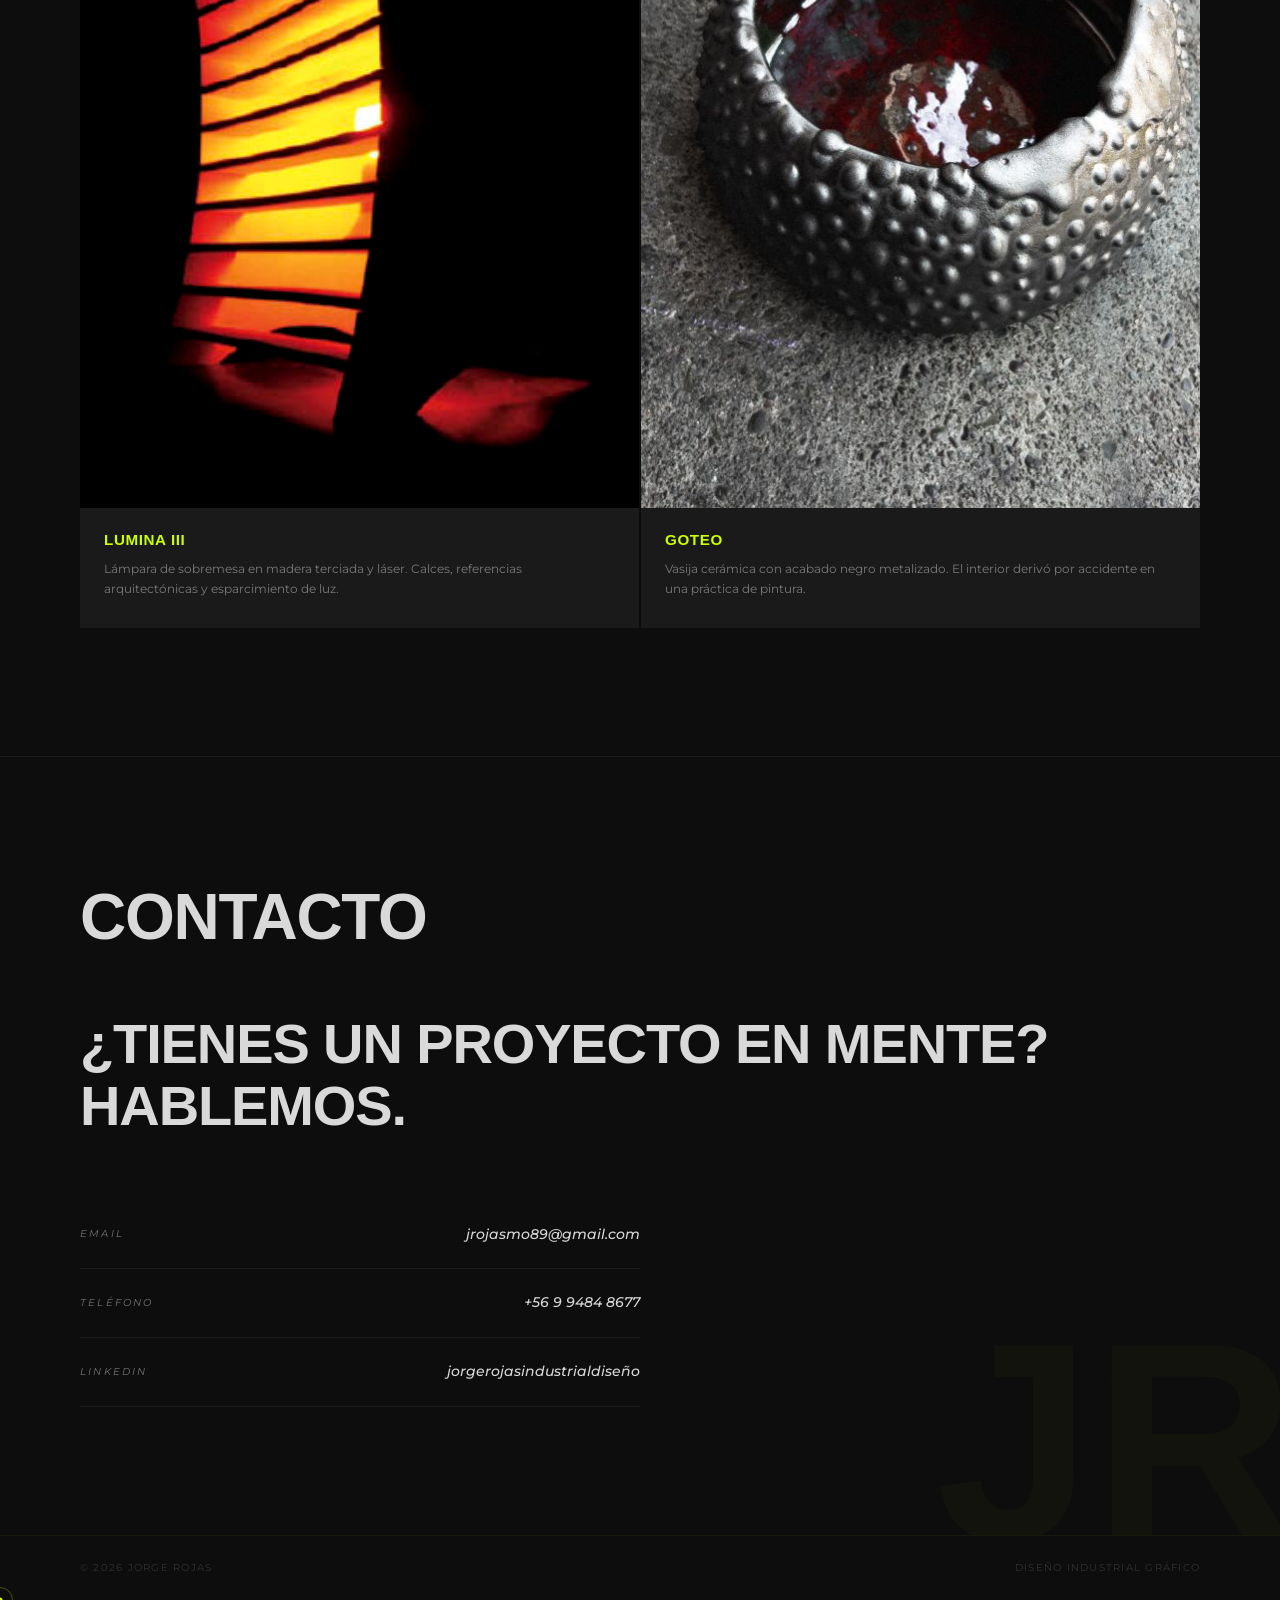
==== commit fc4e9092: "actualiza archivos version16-04 funcional" ====
--- a/index.html
+++ b/index.html
@@ -268,7 +268,7 @@
         <ul class="proj-grid proj-grid--2" role="list" aria-label="Proyectos de exploración personal">
           <li class="proj-card reveal">
             <a href="lumina.html" aria-label="Ver proyecto Lumina III">
-            <div class="proj-img">
+            <div class="proj-img proj-img--tall">
               <img src="img/lumina.jpg" alt="Lumina III — lámpara de sobremesa en madera terciada y corte láser" onerror="this.parentElement.classList.add('no-img')" />
             </div>
             <div class="proj-info">
@@ -279,7 +279,7 @@
           </li>
           <li class="proj-card reveal">
             <a href="goteo.html" aria-label="Ver proyecto Goteo">
-            <div class="proj-img">
+            <div class="proj-img proj-img--tall">
               <img src="img/goteo.jpg" alt="Goteo — vasija cerámica con acabado negro metalizado" onerror="this.parentElement.classList.add('no-img')" />
             </div>
             <div class="proj-info">
@@ -299,7 +299,7 @@
         <div class="section-header">
           <h2 class="section-title" id="contacto-titulo">Contacto</h2>
         </div>
-        <p class="contacto__invite reveal">¿Tienes un proyecto en mente?<br/><span class="neon">Hablemos.</span></p>
+        <p class="contacto__invite reveal">¿Tienes un proyecto en mente?<br/>Hablemos.</p>
         <address class="contacto__links">
           <a href="mailto:jrojasmo89@gmail.com" class="contacto__link reveal" aria-label="Enviar email a jrojasmo89@gmail.com">
             <span class="contacto__lbl">Email</span>
--- a/style.css
+++ b/style.css
@@ -11,7 +11,7 @@
   --font-display: 'Clash Display', sans-serif;
   --font-script:  'Southera', cursive;
   --font-body:    'Montserrat', sans-serif;
-  --max-w: 1600px;
+  --max-w: 1280px;
   --pad-x: 80px;
   --ease:  cubic-bezier(0.16, 1, 0.3, 1);
 }
@@ -230,7 +230,7 @@
 .hero__line--neon {
   font-size: clamp(4.5rem, 12vw, 12rem);
   color: var(--neon);
-  animation: fadeUpApple 1.2s var(--ease) 0.1s both;
+  animation: fadeUp 0.9s var(--ease) 0.1s both;
 }
 
 .hero__line--gray {
@@ -238,7 +238,7 @@
   color: var(--gris);
   font-weight: 400;
   margin-bottom: 1.5rem;
-  animation: fadeUpApple 1.2s var(--ease) 0.25s both;
+  animation: fadeUp 0.9s var(--ease) 0.25s both;
 }
 
 .hero__cluster {
@@ -246,7 +246,7 @@
   align-items: baseline;
   gap: 1.5rem;
   flex-wrap: wrap;
-  animation: fadeUpApple 1.2s var(--ease) 0.4s both;
+  animation: fadeUp 0.9s var(--ease) 0.4s both;
 }
 
 .hero__cluster--bottom { margin-top: 0.4rem; animation-delay: 0.5s; }
@@ -262,7 +262,7 @@
   display: flex;
   gap: 1rem;
   margin-top: 3rem;
-  animation: fadeUpApple 1.2s var(--ease) 0.65s both;
+  animation: fadeUp 0.9s var(--ease) 0.65s both;
 }
 
 .btn {
@@ -599,11 +599,6 @@
 /* =============================================
    ANIMACIONES
 ============================================= */
-@keyframes fadeUpApple {
-  from { opacity: 0; transform: translateY(40px) scale(0.98); filter: blur(10px); }
-  to   { opacity: 1; transform: translateY(0) scale(1); filter: blur(0); }
-}
-
 @keyframes fadeUp {
   from { opacity: 0; transform: translateY(28px); }
   to   { opacity: 1; transform: translateY(0); }
